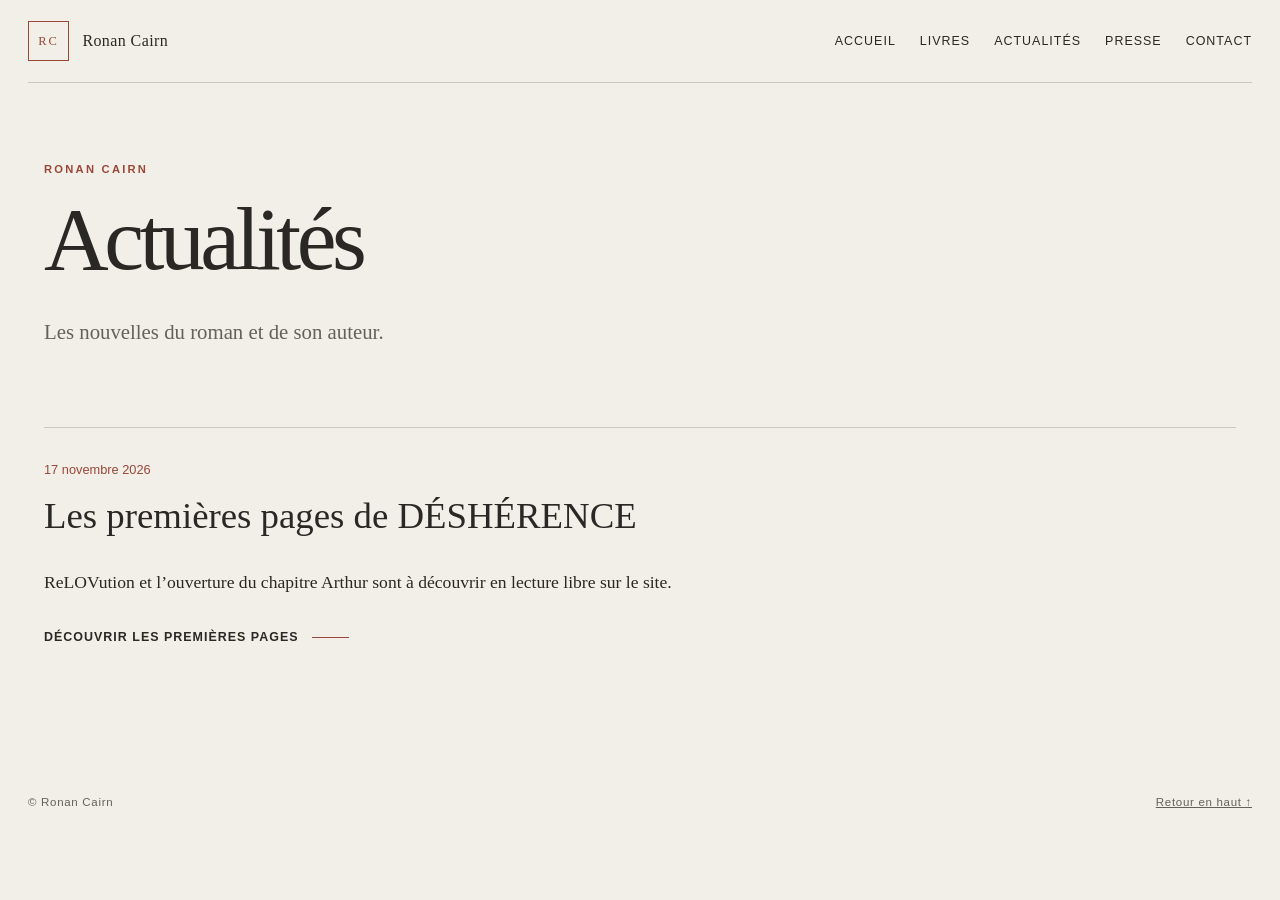
==== actualites.html @ 185dc85f "Structurer le site autour de Ronan Cairn" ====
<!doctype html>
<html lang="fr"><head><meta charset="utf-8"><meta name="viewport" content="width=device-width, initial-scale=1"><link rel="icon" type="image/svg+xml" href="/favicon.svg"><title>Actualités — Ronan Cairn</title><meta name="description" content="Les nouvelles de Ronan Cairn et de DÉSHÉRENCE."><style>
    :root {
      color-scheme: light;
      --paper: #f2efe8;
      --paper-deep: #e8e2d7;
      --ink: #292824;
      --muted: #656159;
      --line: rgba(41, 40, 36, 0.2);
      --accent: #9b4738;
      --dark: #24231f;
      --white: #f8f6f1;
      --serif: Georgia, "Times New Roman", serif;
      --sans: Arial, Helvetica, sans-serif;
    }

    *,
    *::before,
    *::after {
      box-sizing: border-box;
    }

    html {
      scroll-behavior: smooth;
      scroll-padding-top: 5rem;
    }

    body {
      min-width: 320px;
      margin: 0;
      background: var(--paper);
      color: var(--ink);
      font-family: var(--serif);
      -webkit-font-smoothing: antialiased;
    }

    a {
      color: inherit;
    }

    a:focus-visible {
      outline: 2px solid var(--accent);
      outline-offset: 5px;
    }

    .skip-link {
      position: fixed;
      z-index: 10;
      top: 1rem;
      left: 1rem;
      padding: 0.8rem 1rem;
      transform: translateY(-160%);
      background: var(--dark);
      color: var(--white);
      font: 700 0.9rem var(--sans);
    }

    .skip-link:focus {
      transform: translateY(0);
    }

    .site-header {
      position: relative;
      z-index: 2;
      display: flex;
      align-items: center;
      justify-content: space-between;
      width: min(100% - 3.5rem, 90rem);
      min-height: 5.2rem;
      margin-inline: auto;
      border-bottom: 1px solid var(--line);
    }

    .wordmark {
      display: inline-flex;
      align-items: center;
      gap: 0.85rem;
      text-decoration: none;
    }

    .monogram {
      display: grid;
      width: 2.55rem;
      height: 2.55rem;
      place-items: center;
      border: 1px solid var(--accent);
      color: var(--accent);
      font-size: 0.78rem;
      letter-spacing: 0.15em;
    }

    .wordmark-name {
      font-size: 1rem;
      letter-spacing: 0.025em;
    }

    .site-nav {
      display: flex;
      align-items: center;
      gap: clamp(1.2rem, 3vw, 2.8rem);
      font: 0.78rem var(--sans);
      letter-spacing: 0.08em;
      text-transform: uppercase;
    }

    .site-nav a {
      text-decoration: none;
      transition: color 160ms ease;
    }

    .site-nav a:hover {
      color: var(--accent);
    }

    .hero {
      display: grid;
      grid-template-columns: minmax(18rem, 0.88fr) minmax(24rem, 1.12fr);
      gap: clamp(3rem, 8vw, 9rem);
      align-items: center;
      width: min(100% - 3.5rem, 90rem);
      min-height: min(49rem, calc(100svh - 5.2rem));
      margin-inline: auto;
      padding-block: clamp(2.5rem, 5vw, 5rem);
    }

    .hero-visual {
      position: relative;
      align-self: stretch;
      min-height: 34rem;
      margin: 0;
      overflow: hidden;
      background: #bbb8b1;
    }

    .hero-visual img {
      display: block;
      width: 100%;
      height: 100%;
      min-height: inherit;
      object-fit: cover;
      object-position: center 54%;
      filter: saturate(0.72);
    }

    .hero-visual::after {
      position: absolute;
      inset: 45% 0 0;
      background: linear-gradient(180deg, transparent, rgba(15, 16, 17, 0.54));
      content: "";
      pointer-events: none;
    }

    .photo-credit {
      position: absolute;
      z-index: 1;
      right: 1.2rem;
      bottom: 1rem;
      left: 1.2rem;
      color: #fff;
      font: 0.68rem var(--sans);
      letter-spacing: 0.05em;
      text-align: right;
    }

    .hero-copy {
      max-width: 43rem;
      padding-block: 2rem;
    }

    .eyebrow {
      margin: 0 0 1.2rem;
      color: var(--accent);
      font: 700 0.7rem var(--sans);
      letter-spacing: 0.2em;
      text-transform: uppercase;
    }

    h1,
    h2,
    p {
      margin-top: 0;
    }

    h1 {
      margin-bottom: 0;
      font-size: clamp(4.4rem, 9.1vw, 8.2rem);
      font-weight: 400;
      letter-spacing: -0.075em;
      line-height: 0.82;
    }

    h1 em {
      color: var(--accent);
      font-weight: 400;
    }

    .role {
      margin: 1.5rem 0 0;
      color: var(--muted);
      font: 0.82rem var(--sans);
      letter-spacing: 0.22em;
      text-transform: uppercase;
    }

    .hero-rule {
      width: 100%;
      height: 1px;
      margin: clamp(2rem, 4vw, 3rem) 0;
      background: var(--line);
    }

    .tagline {
      max-width: 38rem;
      margin-bottom: 2.2rem;
      font-size: clamp(1rem, 1.6vw, 1.35rem);
      line-height: 1.45;
      text-wrap: balance;
    }

    .text-link {
      display: inline-flex;
      align-items: center;
      gap: 0.85rem;
      min-height: 3rem;
      color: var(--ink);
      font: 700 0.78rem var(--sans);
      letter-spacing: 0.08em;
      text-decoration: none;
      text-transform: uppercase;
    }

    .text-link::after {
      width: 2.3rem;
      height: 1px;
      background: var(--accent);
      content: "";
      transition: width 180ms ease;
    }

    .text-link:hover::after {
      width: 3.5rem;
    }

    .book-section {
      padding: clamp(5rem, 10vw, 9rem) max(1.75rem, calc((100vw - 78rem) / 2));
      background: var(--paper-deep);
    }

    .book-layout {
      display: grid;
      grid-template-columns: minmax(0, 1.2fr) minmax(16rem, 0.8fr);
      gap: clamp(3rem, 9vw, 9rem);
      align-items: center;
      max-width: 78rem;
      margin-inline: auto;
    }

    .book-copy {
      max-width: 49rem;
    }

    .book-copy h2 {
      margin-bottom: 0.55rem;
      font-size: clamp(3rem, 6.2vw, 5.8rem);
      font-weight: 400;
      letter-spacing: -0.065em;
      line-height: 0.95;
    }

    .book-kind {
      margin-bottom: 2.3rem;
      color: var(--muted);
      font: 0.75rem var(--sans);
      letter-spacing: 0.2em;
      text-transform: uppercase;
    }

    .book-hook {
      display: grid;
      grid-template-columns: 2.9rem minmax(0, 1fr);
      gap: 1rem;
      align-items: center;
      margin: 0 0 2rem;
      color: var(--accent);
      font-size: clamp(1.25rem, 2.2vw, 1.65rem);
      line-height: 1.4;
    }

    .empty-case {
      display: block;
      width: 2.8rem;
      height: 3.45rem;
      border: 1px solid var(--accent);
      opacity: 0.8;
    }

    .blurb {
      max-width: 43rem;
      font-size: 1.06rem;
      line-height: 1.8;
    }

    .blurb p {
      margin-bottom: 1.2rem;
    }

    .cover-figure {
      justify-self: center;
      width: min(100%, 22rem);
      margin: 0;
    }

    .cover-frame {
      position: relative;
      aspect-ratio: 2 / 3;
      padding: 0.8rem;
      background: rgba(255, 255, 255, 0.34);
      box-shadow: 0 1.8rem 3.8rem rgba(33, 29, 25, 0.2);
      transform: rotate(1.1deg);
    }

    .cover-frame img {
      display: block;
      width: 100%;
      height: 100%;
      object-fit: cover;
      object-position: right center;
    }

    .cover-figure figcaption {
      margin-top: 1.1rem;
      color: var(--muted);
      font: 0.7rem var(--sans);
      letter-spacing: 0.1em;
      text-align: center;
      text-transform: uppercase;
    }

    .format-section {
      padding: clamp(4.5rem, 9vw, 8rem) max(1.75rem, calc((100vw - 78rem) / 2));
      background: var(--paper-deep);
    }

    .format-inner {
      max-width: 78rem;
      margin-inline: auto;
    }

    .format-heading {
      display: flex;
      align-items: end;
      justify-content: space-between;
      gap: 2rem;
      margin-bottom: 2.5rem;
    }

    .format-heading h2 {
      margin: 0;
      font-size: clamp(2.8rem, 5.5vw, 5rem);
      font-weight: 400;
      letter-spacing: -0.06em;
      line-height: 0.98;
    }

    .format-intro {
      max-width: 25rem;
      margin: 0 0 0.2rem;
      color: var(--muted);
      font-size: 1rem;
      line-height: 1.6;
    }

    .format-grid {
      display: grid;
      grid-template-columns: repeat(2, minmax(0, 1fr));
      gap: 1.2rem;
    }

    .format-card {
      display: flex;
      min-height: 20rem;
      flex-direction: column;
      align-items: flex-start;
      padding: clamp(1.7rem, 4vw, 3.2rem);
      border: 1px solid var(--line);
      background: var(--paper);
    }

    .format-type {
      margin: 0 0 1rem;
      color: var(--accent);
      font: 700 0.7rem var(--sans);
      letter-spacing: 0.18em;
      text-transform: uppercase;
    }

    .format-card h3 {
      margin: 0;
      font-size: clamp(1.8rem, 3vw, 2.65rem);
      font-weight: 400;
      letter-spacing: -0.04em;
    }

    .format-date {
      margin: 0.7rem 0 1.8rem;
      color: var(--muted);
      font: 0.82rem var(--sans);
      letter-spacing: 0.04em;
    }

    .format-price {
      margin: auto 0 1.4rem;
      font-size: 2rem;
      letter-spacing: -0.04em;
    }

    .amazon-link {
      display: inline-flex;
      min-height: 3rem;
      align-items: center;
      gap: 0.75rem;
      padding: 0 1.15rem;
      background: var(--accent);
      color: var(--white);
      font: 700 0.72rem var(--sans);
      letter-spacing: 0.08em;
      text-decoration: none;
      text-transform: uppercase;
      transition: background 160ms ease;
    }

    .amazon-link:hover {
      background: #7f382d;
    }

    .amazon-link.is-unavailable {
      background: #706b64;
      cursor: not-allowed;
    }

    .amazon-note {
      margin: 1.2rem 0 0;
      color: var(--muted);
      font: 0.75rem/1.5 var(--sans);
    }

    .author-section {
      display: grid;
      grid-template-columns: minmax(0, 0.7fr) minmax(0, 1.3fr);
      column-gap: clamp(2rem, 8vw, 8rem);
      row-gap: 2.5rem;
      align-items: center;
      padding: clamp(5rem, 10vw, 9rem) max(1.75rem, calc((100vw - 78rem) / 2));
    }

    .author-heading {
      grid-column: 1 / -1;
    }

    .author-section h2 {
      margin: 0;
      font-size: clamp(2.8rem, 5vw, 4.8rem);
      font-weight: 400;
      letter-spacing: -0.05em;
      line-height: 1;
    }

    .author-photo {
      width: min(100%, 25rem);
      margin: 0;
      background: none;
    }

    .author-photo img {
      display: block;
      width: 100%;
      height: auto;
      filter: saturate(0.78);
    }

    .author-bio {
      max-width: 43rem;
      align-self: center;
    }

    .author-bio p {
      margin-bottom: 0;
      font-size: clamp(1.25rem, 2.3vw, 1.75rem);
      line-height: 1.65;
    }

    .contact-section {
      display: grid;
      grid-template-columns: minmax(0, 1fr) minmax(17rem, 0.75fr);
      gap: 3rem;
      align-items: end;
      padding: clamp(4rem, 8vw, 7rem) max(1.75rem, calc((100vw - 78rem) / 2));
      background: var(--dark);
      color: var(--white);
    }

    .contact-section .eyebrow {
      color: #d6a394;
    }

    .contact-section h2 {
      margin: 0;
      font-size: clamp(2.8rem, 5vw, 4.8rem);
      font-weight: 400;
      letter-spacing: -0.05em;
      line-height: 1;
    }

    .contact-links {
      display: flex;
      flex-wrap: wrap;
      gap: 1.5rem 2rem;
      align-items: center;
      justify-content: flex-end;
      font: 0.9rem var(--sans);
    }

    .contact-links a {
      text-decoration-color: rgba(248, 246, 241, 0.42);
      text-underline-offset: 0.35em;
    }

    .contact-links a:hover {
      color: #e1b4a5;
    }

    .site-footer {
      display: flex;
      justify-content: space-between;
      gap: 1rem;
      width: min(100% - 3.5rem, 90rem);
      margin-inline: auto;
      padding-block: 1.4rem 1.8rem;
      color: var(--muted);
      font: 0.72rem var(--sans);
      letter-spacing: 0.06em;
    }

    @media (max-width: 840px) {
      .site-header {
        width: min(100% - 2rem, 90rem);
        min-height: 4.5rem;
      }

      .site-nav {
        gap: 1rem;
        font-size: 0.66rem;
        letter-spacing: 0.035em;
      }

      .wordmark {
        gap: 0.55rem;
      }

      .wordmark-name {
        font-size: 0.88rem;
      }

      .monogram {
        width: 2.2rem;
        height: 2.2rem;
        font-size: 0.68rem;
      }

      .hero {
        display: flex;
        width: min(100% - 2rem, 90rem);
        flex-direction: column;
        gap: 2.2rem;
        min-height: 0;
        padding-block: 1.2rem 4.5rem;
      }

      .hero-visual {
        width: 100%;
        min-height: 0;
        height: min(63svh, 35rem);
      }

      .hero-visual img {
        min-height: 0;
      }

      .hero-copy {
        width: 100%;
        padding-block: 0;
      }

      h1 {
        font-size: clamp(4rem, 17vw, 6.7rem);
      }

      .hero-rule {
        margin-block: 1.8rem;
      }

      .tagline {
        margin-bottom: 1.5rem;
        font-size: 1.12rem;
      }

      .book-section,
      .format-section,
      .author-section,
      .contact-section {
        padding-inline: 1.5rem;
      }

      .book-layout {
        grid-template-columns: 1fr;
        gap: 3rem;
      }

      .format-heading {
        align-items: flex-start;
        flex-direction: column;
        gap: 1rem;
      }

      .format-grid {
        grid-template-columns: 1fr;
      }

      .book-copy h2 {
        font-size: clamp(3.1rem, 14vw, 5rem);
      }

      .cover-figure {
        width: min(72%, 20rem);
      }

      .author-section {
        grid-template-columns: 1fr;
        gap: 1.7rem;
      }

      .author-bio {
        padding-top: 0;
      }

      .contact-section {
        grid-template-columns: 1fr;
        gap: 2rem;
      }

      .contact-links {
        justify-content: flex-start;
      }

      .site-footer {
        width: min(100% - 2rem, 90rem);
      }
    }

    @media (max-width: 420px) {
      .site-nav {
        gap: 0.7rem;
        font-size: 0.64rem;
      }

      .wordmark-name {
        display: none;
      }

      .hero-visual {
        height: 56svh;
      }

      .book-hook {
        grid-template-columns: 2.4rem minmax(0, 1fr);
        gap: 0.75rem;
      }

      .empty-case {
        width: 2.3rem;
        height: 3rem;
      }

      .site-footer {
        flex-direction: column;
      }
    }

    @media (prefers-reduced-motion: reduce) {
      html {
        scroll-behavior: auto;
      }

      *,
      *::before,
      *::after {
        transition-duration: 0.01ms !important;
      }
    }
  
.reading-section{padding:6rem max(1.5rem,calc((100vw - 78rem)/2));background:var(--paper)}
.reading-heading{margin-bottom:3rem}.reading-heading h2{font-size:clamp(2.7rem,5vw,4.8rem);font-weight:400;letter-spacing:-.055em;margin-bottom:1rem}.reading-heading>p:last-child{color:var(--muted);font-size:1.1rem;line-height:1.7}
.reading-grid{display:grid;grid-template-columns:minmax(0,1.3fr) minmax(0,.7fr);gap:4rem;align-items:center}.poem-card{padding:3rem 2rem;background:var(--white);border-top:3px solid var(--accent)}.poem-card h3{font-weight:400;font-size:2.5rem;color:var(--accent);text-align:center;margin:0 0 2rem}.poem-text{width:fit-content;max-width:100%;margin:auto;font-size:clamp(.92rem,1.3vw,1.1rem);line-height:1.7}.poem-text p{margin-bottom:1.3rem}.poem-signature{text-align:right;font-style:italic}.reading-aside h3{font-size:2.5rem;font-weight:400;letter-spacing:-.04em;margin:0 0 1.5rem}.reading-aside p{font-size:1.1rem;line-height:1.8;color:var(--muted)}.reading-aside blockquote{margin:2rem 0;padding-left:1.5rem;border-left:1px solid var(--accent);color:var(--accent);font-size:1.4rem;line-height:1.6}.reading-button{display:inline-block;padding:1rem 1.3rem;background:var(--accent);color:var(--white);font:700 .75rem Arial,sans-serif;text-transform:uppercase;letter-spacing:.07em;text-decoration:none}.reading-caption{font: .75rem/1.6 Arial,sans-serif!important;margin-top:1rem}.site-nav{flex-wrap:wrap}@media(max-width:840px){.reading-grid{grid-template-columns:1fr;gap:3rem}.poem-card{padding:2rem 1rem}.site-header{gap:1rem;flex-wrap:wrap;padding-block:1rem}.reading-section{padding-block:4rem}}

.site-header{gap:1rem;flex-wrap:wrap;padding-block:1rem}.site-nav{flex-wrap:wrap;gap:1.5rem}.hero{min-height:0}.hero-visual{min-height:26rem}.hero-copy{padding-block:1rem}.author-section{padding-top:3rem;padding-bottom:5rem}.book-section{padding-block:5rem}.blurb{line-height:1.6}.blurb p{margin-bottom:.9rem}.page-intro,.editorial{max-width:78rem;margin:auto;padding:5rem 1.75rem}.page-intro h1{font-size:clamp(3rem,7vw,6rem);line-height:1;letter-spacing:-.05em}.page-intro .lead{max-width:42rem;margin:2rem 0 0;font-size:1.3rem;line-height:1.5;color:var(--muted)}.editorial{padding-top:0}.editorial h2{font-size:2.3rem;font-weight:400}.editorial p{max-width:44rem;font-size:1.1rem;line-height:1.6}.press-grid{display:grid;grid-template-columns:repeat(2,minmax(0,1fr));gap:2rem}.press-card{padding:2rem;border-top:1px solid var(--line)}.press-card img{display:block;max-width:16rem;max-height:21rem;width:auto;height:auto;margin-bottom:1.5rem}.action-row{display:flex;gap:1.5rem;align-items:center;flex-wrap:wrap;margin-top:2rem}.news-item{border-top:1px solid var(--line);padding-block:2rem}.news-item time{font:.8rem var(--sans);color:var(--accent)}.news-item h2{margin-top:1rem}.hero-visual{display:none}.hero{display:block;min-height:0;padding-block:4rem}.hero-copy{max-width:100%}h1{font-size:clamp(4rem,10vw,8rem)}.hero-copy h1 br{display:none}.hero-copy h1 em:before{content:' '}.hero-rule{max-width:40rem;margin-block:2rem}.author-section{padding-top:1rem}@media(max-width:840px){.press-grid{grid-template-columns:1fr}.site-nav{gap:1rem}.hero{padding-block:3rem}.page-intro{padding-top:3rem}}
</style></head><body><a class="skip-link" href="#contenu">Aller au contenu</a><header class="site-header"><a class="wordmark" href="index.html" aria-label="Ronan Cairn, accueil"><span class="monogram" aria-hidden="true">RC</span><span class="wordmark-name">Ronan Cairn</span></a><nav class="site-nav" aria-label="Navigation principale"><a href="index.html">Accueil</a><a href="desherence.html">Livres</a><a href="actualites.html">Actualités</a><a href="presse.html">Presse</a><a href="index.html#contact">Contact</a></nav></header><main id="contenu"><section class="page-intro"><p class="eyebrow">Ronan Cairn</p><h1>Actualités</h1><p class="lead">Les nouvelles du roman et de son auteur.</p></section><section class="editorial"><article class="news-item"><time datetime="2026-11-17">17 novembre 2026</time><h2>Les premières pages de DÉSHÉRENCE</h2><p>ReLOVution et l’ouverture du chapitre Arthur sont à découvrir en lecture libre sur le site.</p><a class="text-link" href="extrait.html">Découvrir les premières pages</a></article></section></main><footer class="site-footer"><span>© Ronan Cairn</span><a href="#contenu">Retour en haut ↑</a></footer></body></html>
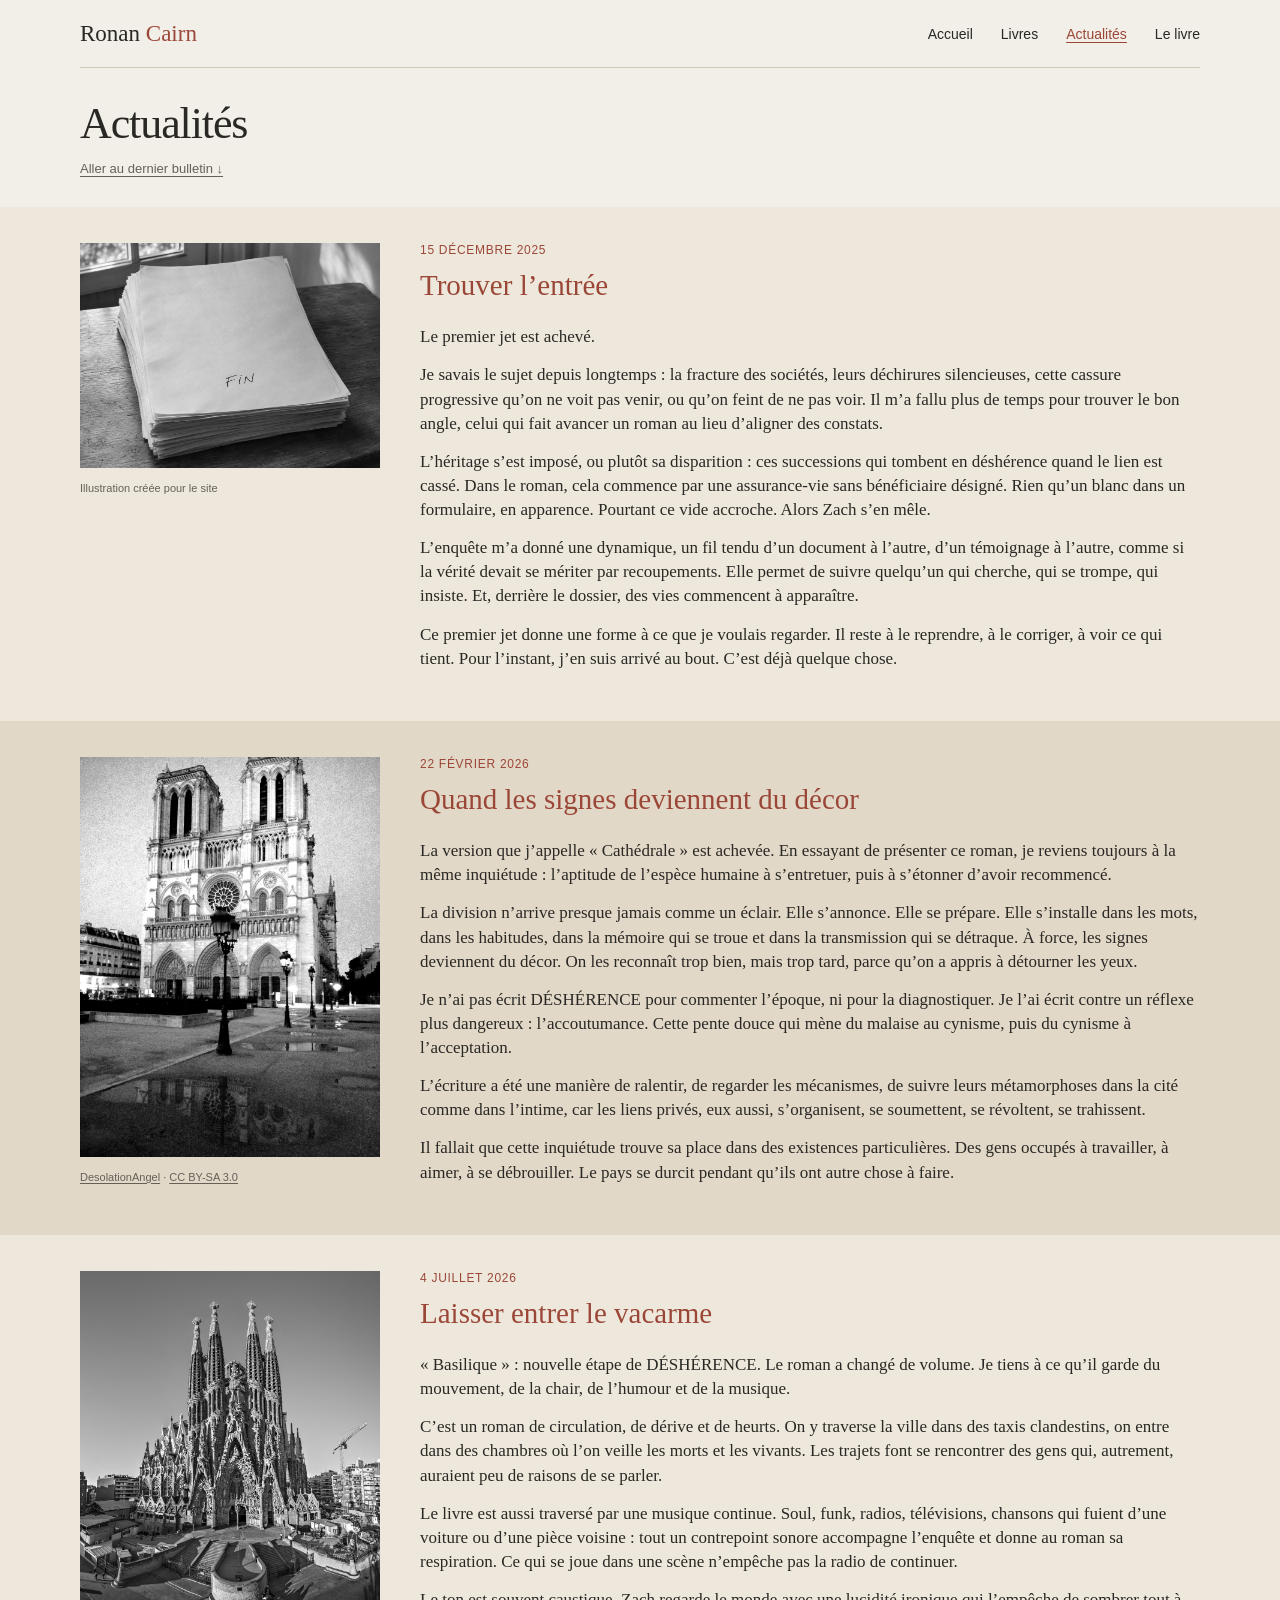
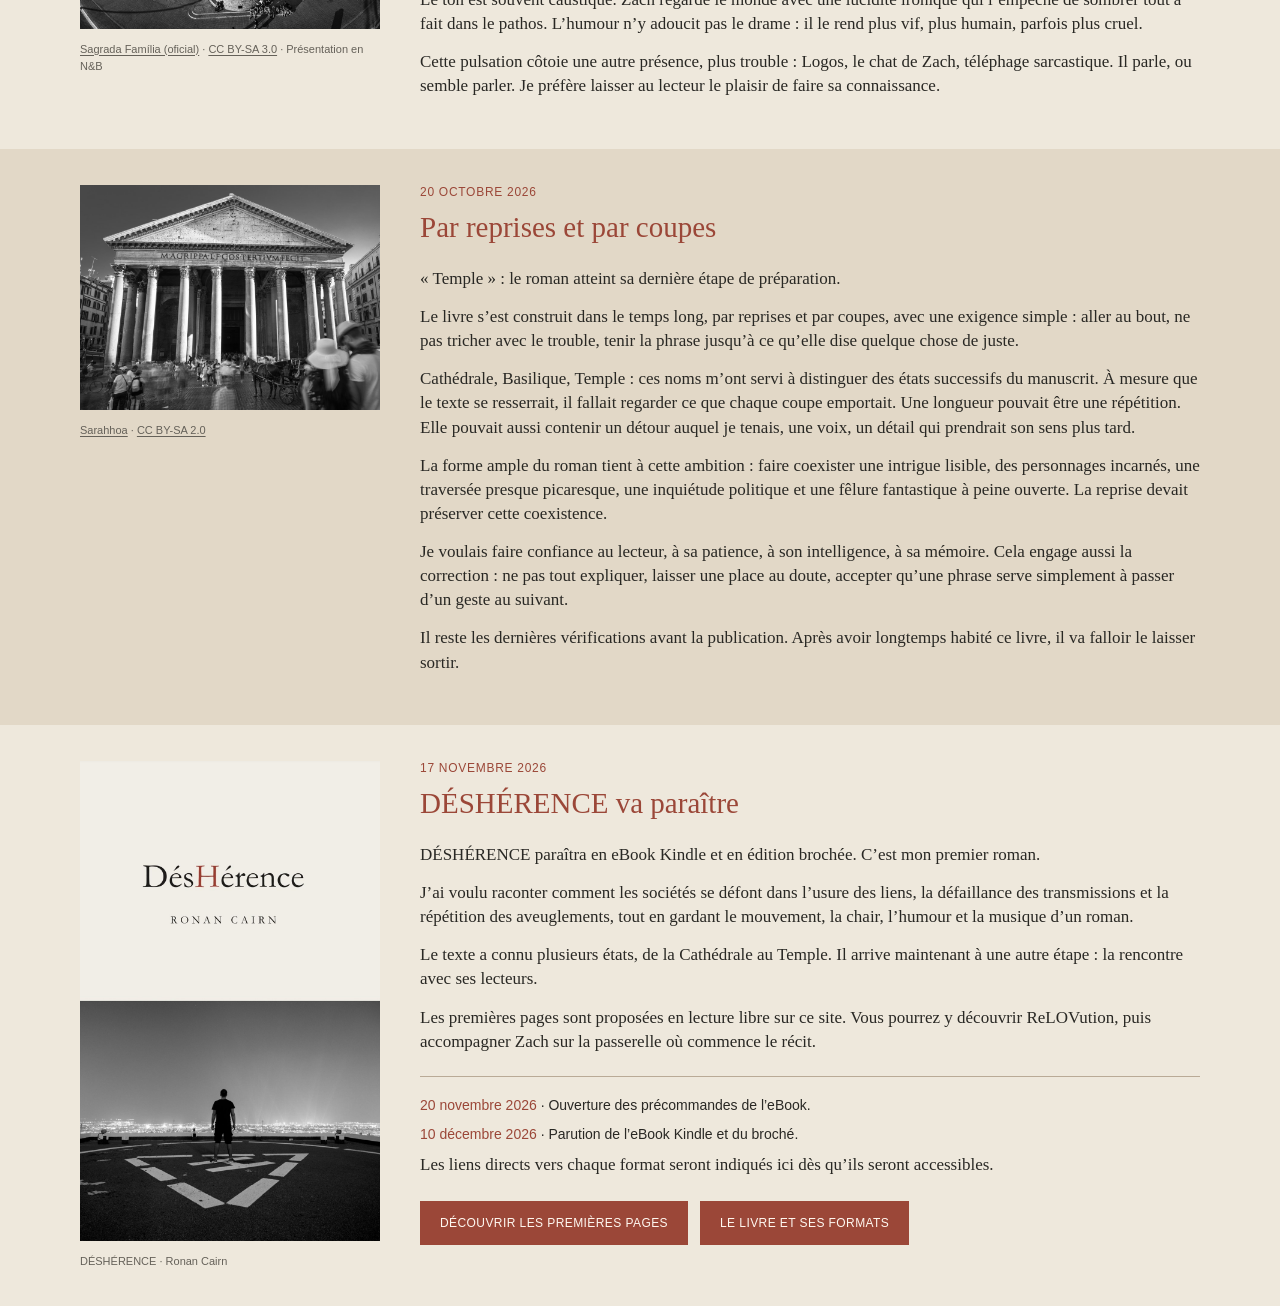
==== commit 6b6c136a: "Intégrer les quatre pages validées et les actualités illustrées" ====
--- a/actualites.html
+++ b/actualites.html
@@ -1,706 +1,2 @@
 <!doctype html>
-<html lang="fr"><head><meta charset="utf-8"><meta name="viewport" content="width=device-width, initial-scale=1"><link rel="icon" type="image/svg+xml" href="/favicon.svg"><title>Actualités — Ronan Cairn</title><meta name="description" content="Les nouvelles de Ronan Cairn et de DÉSHÉRENCE."><style>
-    :root {
-      color-scheme: light;
-      --paper: #f2efe8;
-      --paper-deep: #e8e2d7;
-      --ink: #292824;
-      --muted: #656159;
-      --line: rgba(41, 40, 36, 0.2);
-      --accent: #9b4738;
-      --dark: #24231f;
-      --white: #f8f6f1;
-      --serif: Georgia, "Times New Roman", serif;
-      --sans: Arial, Helvetica, sans-serif;
-    }
-
-    *,
-    *::before,
-    *::after {
-      box-sizing: border-box;
-    }
-
-    html {
-      scroll-behavior: smooth;
-      scroll-padding-top: 5rem;
-    }
-
-    body {
-      min-width: 320px;
-      margin: 0;
-      background: var(--paper);
-      color: var(--ink);
-      font-family: var(--serif);
-      -webkit-font-smoothing: antialiased;
-    }
-
-    a {
-      color: inherit;
-    }
-
-    a:focus-visible {
-      outline: 2px solid var(--accent);
-      outline-offset: 5px;
-    }
-
-    .skip-link {
-      position: fixed;
-      z-index: 10;
-      top: 1rem;
-      left: 1rem;
-      padding: 0.8rem 1rem;
-      transform: translateY(-160%);
-      background: var(--dark);
-      color: var(--white);
-      font: 700 0.9rem var(--sans);
-    }
-
-    .skip-link:focus {
-      transform: translateY(0);
-    }
-
-    .site-header {
-      position: relative;
-      z-index: 2;
-      display: flex;
-      align-items: center;
-      justify-content: space-between;
-      width: min(100% - 3.5rem, 90rem);
-      min-height: 5.2rem;
-      margin-inline: auto;
-      border-bottom: 1px solid var(--line);
-    }
-
-    .wordmark {
-      display: inline-flex;
-      align-items: center;
-      gap: 0.85rem;
-      text-decoration: none;
-    }
-
-    .monogram {
-      display: grid;
-      width: 2.55rem;
-      height: 2.55rem;
-      place-items: center;
-      border: 1px solid var(--accent);
-      color: var(--accent);
-      font-size: 0.78rem;
-      letter-spacing: 0.15em;
-    }
-
-    .wordmark-name {
-      font-size: 1rem;
-      letter-spacing: 0.025em;
-    }
-
-    .site-nav {
-      display: flex;
-      align-items: center;
-      gap: clamp(1.2rem, 3vw, 2.8rem);
-      font: 0.78rem var(--sans);
-      letter-spacing: 0.08em;
-      text-transform: uppercase;
-    }
-
-    .site-nav a {
-      text-decoration: none;
-      transition: color 160ms ease;
-    }
-
-    .site-nav a:hover {
-      color: var(--accent);
-    }
-
-    .hero {
-      display: grid;
-      grid-template-columns: minmax(18rem, 0.88fr) minmax(24rem, 1.12fr);
-      gap: clamp(3rem, 8vw, 9rem);
-      align-items: center;
-      width: min(100% - 3.5rem, 90rem);
-      min-height: min(49rem, calc(100svh - 5.2rem));
-      margin-inline: auto;
-      padding-block: clamp(2.5rem, 5vw, 5rem);
-    }
-
-    .hero-visual {
-      position: relative;
-      align-self: stretch;
-      min-height: 34rem;
-      margin: 0;
-      overflow: hidden;
-      background: #bbb8b1;
-    }
-
-    .hero-visual img {
-      display: block;
-      width: 100%;
-      height: 100%;
-      min-height: inherit;
-      object-fit: cover;
-      object-position: center 54%;
-      filter: saturate(0.72);
-    }
-
-    .hero-visual::after {
-      position: absolute;
-      inset: 45% 0 0;
-      background: linear-gradient(180deg, transparent, rgba(15, 16, 17, 0.54));
-      content: "";
-      pointer-events: none;
-    }
-
-    .photo-credit {
-      position: absolute;
-      z-index: 1;
-      right: 1.2rem;
-      bottom: 1rem;
-      left: 1.2rem;
-      color: #fff;
-      font: 0.68rem var(--sans);
-      letter-spacing: 0.05em;
-      text-align: right;
-    }
-
-    .hero-copy {
-      max-width: 43rem;
-      padding-block: 2rem;
-    }
-
-    .eyebrow {
-      margin: 0 0 1.2rem;
-      color: var(--accent);
-      font: 700 0.7rem var(--sans);
-      letter-spacing: 0.2em;
-      text-transform: uppercase;
-    }
-
-    h1,
-    h2,
-    p {
-      margin-top: 0;
-    }
-
-    h1 {
-      margin-bottom: 0;
-      font-size: clamp(4.4rem, 9.1vw, 8.2rem);
-      font-weight: 400;
-      letter-spacing: -0.075em;
-      line-height: 0.82;
-    }
-
-    h1 em {
-      color: var(--accent);
-      font-weight: 400;
-    }
-
-    .role {
-      margin: 1.5rem 0 0;
-      color: var(--muted);
-      font: 0.82rem var(--sans);
-      letter-spacing: 0.22em;
-      text-transform: uppercase;
-    }
-
-    .hero-rule {
-      width: 100%;
-      height: 1px;
-      margin: clamp(2rem, 4vw, 3rem) 0;
-      background: var(--line);
-    }
-
-    .tagline {
-      max-width: 38rem;
-      margin-bottom: 2.2rem;
-      font-size: clamp(1rem, 1.6vw, 1.35rem);
-      line-height: 1.45;
-      text-wrap: balance;
-    }
-
-    .text-link {
-      display: inline-flex;
-      align-items: center;
-      gap: 0.85rem;
-      min-height: 3rem;
-      color: var(--ink);
-      font: 700 0.78rem var(--sans);
-      letter-spacing: 0.08em;
-      text-decoration: none;
-      text-transform: uppercase;
-    }
-
-    .text-link::after {
-      width: 2.3rem;
-      height: 1px;
-      background: var(--accent);
-      content: "";
-      transition: width 180ms ease;
-    }
-
-    .text-link:hover::after {
-      width: 3.5rem;
-    }
-
-    .book-section {
-      padding: clamp(5rem, 10vw, 9rem) max(1.75rem, calc((100vw - 78rem) / 2));
-      background: var(--paper-deep);
-    }
-
-    .book-layout {
-      display: grid;
-      grid-template-columns: minmax(0, 1.2fr) minmax(16rem, 0.8fr);
-      gap: clamp(3rem, 9vw, 9rem);
-      align-items: center;
-      max-width: 78rem;
-      margin-inline: auto;
-    }
-
-    .book-copy {
-      max-width: 49rem;
-    }
-
-    .book-copy h2 {
-      margin-bottom: 0.55rem;
-      font-size: clamp(3rem, 6.2vw, 5.8rem);
-      font-weight: 400;
-      letter-spacing: -0.065em;
-      line-height: 0.95;
-    }
-
-    .book-kind {
-      margin-bottom: 2.3rem;
-      color: var(--muted);
-      font: 0.75rem var(--sans);
-      letter-spacing: 0.2em;
-      text-transform: uppercase;
-    }
-
-    .book-hook {
-      display: grid;
-      grid-template-columns: 2.9rem minmax(0, 1fr);
-      gap: 1rem;
-      align-items: center;
-      margin: 0 0 2rem;
-      color: var(--accent);
-      font-size: clamp(1.25rem, 2.2vw, 1.65rem);
-      line-height: 1.4;
-    }
-
-    .empty-case {
-      display: block;
-      width: 2.8rem;
-      height: 3.45rem;
-      border: 1px solid var(--accent);
-      opacity: 0.8;
-    }
-
-    .blurb {
-      max-width: 43rem;
-      font-size: 1.06rem;
-      line-height: 1.8;
-    }
-
-    .blurb p {
-      margin-bottom: 1.2rem;
-    }
-
-    .cover-figure {
-      justify-self: center;
-      width: min(100%, 22rem);
-      margin: 0;
-    }
-
-    .cover-frame {
-      position: relative;
-      aspect-ratio: 2 / 3;
-      padding: 0.8rem;
-      background: rgba(255, 255, 255, 0.34);
-      box-shadow: 0 1.8rem 3.8rem rgba(33, 29, 25, 0.2);
-      transform: rotate(1.1deg);
-    }
-
-    .cover-frame img {
-      display: block;
-      width: 100%;
-      height: 100%;
-      object-fit: cover;
-      object-position: right center;
-    }
-
-    .cover-figure figcaption {
-      margin-top: 1.1rem;
-      color: var(--muted);
-      font: 0.7rem var(--sans);
-      letter-spacing: 0.1em;
-      text-align: center;
-      text-transform: uppercase;
-    }
-
-    .format-section {
-      padding: clamp(4.5rem, 9vw, 8rem) max(1.75rem, calc((100vw - 78rem) / 2));
-      background: var(--paper-deep);
-    }
-
-    .format-inner {
-      max-width: 78rem;
-      margin-inline: auto;
-    }
-
-    .format-heading {
-      display: flex;
-      align-items: end;
-      justify-content: space-between;
-      gap: 2rem;
-      margin-bottom: 2.5rem;
-    }
-
-    .format-heading h2 {
-      margin: 0;
-      font-size: clamp(2.8rem, 5.5vw, 5rem);
-      font-weight: 400;
-      letter-spacing: -0.06em;
-      line-height: 0.98;
-    }
-
-    .format-intro {
-      max-width: 25rem;
-      margin: 0 0 0.2rem;
-      color: var(--muted);
-      font-size: 1rem;
-      line-height: 1.6;
-    }
-
-    .format-grid {
-      display: grid;
-      grid-template-columns: repeat(2, minmax(0, 1fr));
-      gap: 1.2rem;
-    }
-
-    .format-card {
-      display: flex;
-      min-height: 20rem;
-      flex-direction: column;
-      align-items: flex-start;
-      padding: clamp(1.7rem, 4vw, 3.2rem);
-      border: 1px solid var(--line);
-      background: var(--paper);
-    }
-
-    .format-type {
-      margin: 0 0 1rem;
-      color: var(--accent);
-      font: 700 0.7rem var(--sans);
-      letter-spacing: 0.18em;
-      text-transform: uppercase;
-    }
-
-    .format-card h3 {
-      margin: 0;
-      font-size: clamp(1.8rem, 3vw, 2.65rem);
-      font-weight: 400;
-      letter-spacing: -0.04em;
-    }
-
-    .format-date {
-      margin: 0.7rem 0 1.8rem;
-      color: var(--muted);
-      font: 0.82rem var(--sans);
-      letter-spacing: 0.04em;
-    }
-
-    .format-price {
-      margin: auto 0 1.4rem;
-      font-size: 2rem;
-      letter-spacing: -0.04em;
-    }
-
-    .amazon-link {
-      display: inline-flex;
-      min-height: 3rem;
-      align-items: center;
-      gap: 0.75rem;
-      padding: 0 1.15rem;
-      background: var(--accent);
-      color: var(--white);
-      font: 700 0.72rem var(--sans);
-      letter-spacing: 0.08em;
-      text-decoration: none;
-      text-transform: uppercase;
-      transition: background 160ms ease;
-    }
-
-    .amazon-link:hover {
-      background: #7f382d;
-    }
-
-    .amazon-link.is-unavailable {
-      background: #706b64;
-      cursor: not-allowed;
-    }
-
-    .amazon-note {
-      margin: 1.2rem 0 0;
-      color: var(--muted);
-      font: 0.75rem/1.5 var(--sans);
-    }
-
-    .author-section {
-      display: grid;
-      grid-template-columns: minmax(0, 0.7fr) minmax(0, 1.3fr);
-      column-gap: clamp(2rem, 8vw, 8rem);
-      row-gap: 2.5rem;
-      align-items: center;
-      padding: clamp(5rem, 10vw, 9rem) max(1.75rem, calc((100vw - 78rem) / 2));
-    }
-
-    .author-heading {
-      grid-column: 1 / -1;
-    }
-
-    .author-section h2 {
-      margin: 0;
-      font-size: clamp(2.8rem, 5vw, 4.8rem);
-      font-weight: 400;
-      letter-spacing: -0.05em;
-      line-height: 1;
-    }
-
-    .author-photo {
-      width: min(100%, 25rem);
-      margin: 0;
-      background: none;
-    }
-
-    .author-photo img {
-      display: block;
-      width: 100%;
-      height: auto;
-      filter: saturate(0.78);
-    }
-
-    .author-bio {
-      max-width: 43rem;
-      align-self: center;
-    }
-
-    .author-bio p {
-      margin-bottom: 0;
-      font-size: clamp(1.25rem, 2.3vw, 1.75rem);
-      line-height: 1.65;
-    }
-
-    .contact-section {
-      display: grid;
-      grid-template-columns: minmax(0, 1fr) minmax(17rem, 0.75fr);
-      gap: 3rem;
-      align-items: end;
-      padding: clamp(4rem, 8vw, 7rem) max(1.75rem, calc((100vw - 78rem) / 2));
-      background: var(--dark);
-      color: var(--white);
-    }
-
-    .contact-section .eyebrow {
-      color: #d6a394;
-    }
-
-    .contact-section h2 {
-      margin: 0;
-      font-size: clamp(2.8rem, 5vw, 4.8rem);
-      font-weight: 400;
-      letter-spacing: -0.05em;
-      line-height: 1;
-    }
-
-    .contact-links {
-      display: flex;
-      flex-wrap: wrap;
-      gap: 1.5rem 2rem;
-      align-items: center;
-      justify-content: flex-end;
-      font: 0.9rem var(--sans);
-    }
-
-    .contact-links a {
-      text-decoration-color: rgba(248, 246, 241, 0.42);
-      text-underline-offset: 0.35em;
-    }
-
-    .contact-links a:hover {
-      color: #e1b4a5;
-    }
-
-    .site-footer {
-      display: flex;
-      justify-content: space-between;
-      gap: 1rem;
-      width: min(100% - 3.5rem, 90rem);
-      margin-inline: auto;
-      padding-block: 1.4rem 1.8rem;
-      color: var(--muted);
-      font: 0.72rem var(--sans);
-      letter-spacing: 0.06em;
-    }
-
-    @media (max-width: 840px) {
-      .site-header {
-        width: min(100% - 2rem, 90rem);
-        min-height: 4.5rem;
-      }
-
-      .site-nav {
-        gap: 1rem;
-        font-size: 0.66rem;
-        letter-spacing: 0.035em;
-      }
-
-      .wordmark {
-        gap: 0.55rem;
-      }
-
-      .wordmark-name {
-        font-size: 0.88rem;
-      }
-
-      .monogram {
-        width: 2.2rem;
-        height: 2.2rem;
-        font-size: 0.68rem;
-      }
-
-      .hero {
-        display: flex;
-        width: min(100% - 2rem, 90rem);
-        flex-direction: column;
-        gap: 2.2rem;
-        min-height: 0;
-        padding-block: 1.2rem 4.5rem;
-      }
-
-      .hero-visual {
-        width: 100%;
-        min-height: 0;
-        height: min(63svh, 35rem);
-      }
-
-      .hero-visual img {
-        min-height: 0;
-      }
-
-      .hero-copy {
-        width: 100%;
-        padding-block: 0;
-      }
-
-      h1 {
-        font-size: clamp(4rem, 17vw, 6.7rem);
-      }
-
-      .hero-rule {
-        margin-block: 1.8rem;
-      }
-
-      .tagline {
-        margin-bottom: 1.5rem;
-        font-size: 1.12rem;
-      }
-
-      .book-section,
-      .format-section,
-      .author-section,
-      .contact-section {
-        padding-inline: 1.5rem;
-      }
-
-      .book-layout {
-        grid-template-columns: 1fr;
-        gap: 3rem;
-      }
-
-      .format-heading {
-        align-items: flex-start;
-        flex-direction: column;
-        gap: 1rem;
-      }
-
-      .format-grid {
-        grid-template-columns: 1fr;
-      }
-
-      .book-copy h2 {
-        font-size: clamp(3.1rem, 14vw, 5rem);
-      }
-
-      .cover-figure {
-        width: min(72%, 20rem);
-      }
-
-      .author-section {
-        grid-template-columns: 1fr;
-        gap: 1.7rem;
-      }
-
-      .author-bio {
-        padding-top: 0;
-      }
-
-      .contact-section {
-        grid-template-columns: 1fr;
-        gap: 2rem;
-      }
-
-      .contact-links {
-        justify-content: flex-start;
-      }
-
-      .site-footer {
-        width: min(100% - 2rem, 90rem);
-      }
-    }
-
-    @media (max-width: 420px) {
-      .site-nav {
-        gap: 0.7rem;
-        font-size: 0.64rem;
-      }
-
-      .wordmark-name {
-        display: none;
-      }
-
-      .hero-visual {
-        height: 56svh;
-      }
-
-      .book-hook {
-        grid-template-columns: 2.4rem minmax(0, 1fr);
-        gap: 0.75rem;
-      }
-
-      .empty-case {
-        width: 2.3rem;
-        height: 3rem;
-      }
-
-      .site-footer {
-        flex-direction: column;
-      }
-    }
-
-    @media (prefers-reduced-motion: reduce) {
-      html {
-        scroll-behavior: auto;
-      }
-
-      *,
-      *::before,
-      *::after {
-        transition-duration: 0.01ms !important;
-      }
-    }
-  
-.reading-section{padding:6rem max(1.5rem,calc((100vw - 78rem)/2));background:var(--paper)}
-.reading-heading{margin-bottom:3rem}.reading-heading h2{font-size:clamp(2.7rem,5vw,4.8rem);font-weight:400;letter-spacing:-.055em;margin-bottom:1rem}.reading-heading>p:last-child{color:var(--muted);font-size:1.1rem;line-height:1.7}
-.reading-grid{display:grid;grid-template-columns:minmax(0,1.3fr) minmax(0,.7fr);gap:4rem;align-items:center}.poem-card{padding:3rem 2rem;background:var(--white);border-top:3px solid var(--accent)}.poem-card h3{font-weight:400;font-size:2.5rem;color:var(--accent);text-align:center;margin:0 0 2rem}.poem-text{width:fit-content;max-width:100%;margin:auto;font-size:clamp(.92rem,1.3vw,1.1rem);line-height:1.7}.poem-text p{margin-bottom:1.3rem}.poem-signature{text-align:right;font-style:italic}.reading-aside h3{font-size:2.5rem;font-weight:400;letter-spacing:-.04em;margin:0 0 1.5rem}.reading-aside p{font-size:1.1rem;line-height:1.8;color:var(--muted)}.reading-aside blockquote{margin:2rem 0;padding-left:1.5rem;border-left:1px solid var(--accent);color:var(--accent);font-size:1.4rem;line-height:1.6}.reading-button{display:inline-block;padding:1rem 1.3rem;background:var(--accent);color:var(--white);font:700 .75rem Arial,sans-serif;text-transform:uppercase;letter-spacing:.07em;text-decoration:none}.reading-caption{font: .75rem/1.6 Arial,sans-serif!important;margin-top:1rem}.site-nav{flex-wrap:wrap}@media(max-width:840px){.reading-grid{grid-template-columns:1fr;gap:3rem}.poem-card{padding:2rem 1rem}.site-header{gap:1rem;flex-wrap:wrap;padding-block:1rem}.reading-section{padding-block:4rem}}
-
-.site-header{gap:1rem;flex-wrap:wrap;padding-block:1rem}.site-nav{flex-wrap:wrap;gap:1.5rem}.hero{min-height:0}.hero-visual{min-height:26rem}.hero-copy{padding-block:1rem}.author-section{padding-top:3rem;padding-bottom:5rem}.book-section{padding-block:5rem}.blurb{line-height:1.6}.blurb p{margin-bottom:.9rem}.page-intro,.editorial{max-width:78rem;margin:auto;padding:5rem 1.75rem}.page-intro h1{font-size:clamp(3rem,7vw,6rem);line-height:1;letter-spacing:-.05em}.page-intro .lead{max-width:42rem;margin:2rem 0 0;font-size:1.3rem;line-height:1.5;color:var(--muted)}.editorial{padding-top:0}.editorial h2{font-size:2.3rem;font-weight:400}.editorial p{max-width:44rem;font-size:1.1rem;line-height:1.6}.press-grid{display:grid;grid-template-columns:repeat(2,minmax(0,1fr));gap:2rem}.press-card{padding:2rem;border-top:1px solid var(--line)}.press-card img{display:block;max-width:16rem;max-height:21rem;width:auto;height:auto;margin-bottom:1.5rem}.action-row{display:flex;gap:1.5rem;align-items:center;flex-wrap:wrap;margin-top:2rem}.news-item{border-top:1px solid var(--line);padding-block:2rem}.news-item time{font:.8rem var(--sans);color:var(--accent)}.news-item h2{margin-top:1rem}.hero-visual{display:none}.hero{display:block;min-height:0;padding-block:4rem}.hero-copy{max-width:100%}h1{font-size:clamp(4rem,10vw,8rem)}.hero-copy h1 br{display:none}.hero-copy h1 em:before{content:' '}.hero-rule{max-width:40rem;margin-block:2rem}.author-section{padding-top:1rem}@media(max-width:840px){.press-grid{grid-template-columns:1fr}.site-nav{gap:1rem}.hero{padding-block:3rem}.page-intro{padding-top:3rem}}
-</style></head><body><a class="skip-link" href="#contenu">Aller au contenu</a><header class="site-header"><a class="wordmark" href="index.html" aria-label="Ronan Cairn, accueil"><span class="monogram" aria-hidden="true">RC</span><span class="wordmark-name">Ronan Cairn</span></a><nav class="site-nav" aria-label="Navigation principale"><a href="index.html">Accueil</a><a href="desherence.html">Livres</a><a href="actualites.html">Actualités</a><a href="presse.html">Presse</a><a href="index.html#contact">Contact</a></nav></header><main id="contenu"><section class="page-intro"><p class="eyebrow">Ronan Cairn</p><h1>Actualités</h1><p class="lead">Les nouvelles du roman et de son auteur.</p></section><section class="editorial"><article class="news-item"><time datetime="2026-11-17">17 novembre 2026</time><h2>Les premières pages de DÉSHÉRENCE</h2><p>ReLOVution et l’ouverture du chapitre Arthur sont à découvrir en lecture libre sur le site.</p><a class="text-link" href="extrait.html">Découvrir les premières pages</a></article></section></main><footer class="site-footer"><span>© Ronan Cairn</span><a href="#contenu">Retour en haut ↑</a></footer></body></html>+<html lang="fr"><head><meta charset="utf-8"><meta name="viewport" content="width=device-width, initial-scale=1"><meta name="description" content="Du premier jet à la publication de DÉSHÉRENCE : les étapes du roman et les nouvelles de Ronan Cairn."><meta name="theme-color" content="#f2efe8"><title>Actualités — Ronan Cairn</title><link rel="icon" href="favicon.svg" type="image/svg+xml"><link rel="stylesheet" href="assets/site.css"><script src="assets/site.js" defer></script></head><body class="news"><a class="skip" href="#contenu">Aller au contenu</a><header class="site-header"><a class="brand" href="index.html">Ronan <span>Cairn</span></a><nav aria-label="Navigation principale"><a href="index.html">Accueil</a><a href="extrait.html">Livres</a><a href="actualites.html" aria-current="page">Actualités</a><a href="desherence.html">Le livre</a></nav></header><main id="contenu" class="news-main"><div class="page-heading"><h1>Actualités</h1><a class="quiet-link" href="#bulletin-2026-11-17">Aller au dernier bulletin ↓</a></div><article class="news-item" id="bulletin-2025-12-15" aria-labelledby="news-title-0"><div class="news-inner"><figure><img class="bw" src="assets/manuscrit-fin.jpg" width="1100" height="825" alt="Un bloc de feuilles manuscrites, avec FIN inscrit à la main sur la dernière page."><figcaption>Illustration créée pour le site</figcaption></figure><div class="news-copy"><time datetime="2025-12-15">15 décembre 2025</time><h2 id="news-title-0">Trouver l’entrée</h2><p>Le premier jet est achevé.</p><p>Je savais le sujet depuis longtemps : la fracture des sociétés, leurs déchirures silencieuses, cette cassure progressive qu’on ne voit pas venir, ou qu’on feint de ne pas voir. Il m’a fallu plus de temps pour trouver le bon angle, celui qui fait avancer un roman au lieu d’aligner des constats.</p><p>L’héritage s’est imposé, ou plutôt sa disparition : ces successions qui tombent en déshérence quand le lien est cassé. Dans le roman, cela commence par une assurance-vie sans bénéficiaire désigné. Rien qu’un blanc dans un formulaire, en apparence. Pourtant ce vide accroche. Alors Zach s’en mêle.</p><p>L’enquête m’a donné une dynamique, un fil tendu d’un document à l’autre, d’un témoignage à l’autre, comme si la vérité devait se mériter par recoupements. Elle permet de suivre quelqu’un qui cherche, qui se trompe, qui insiste. Et, derrière le dossier, des vies commencent à apparaître.</p><p>Ce premier jet donne une forme à ce que je voulais regarder. Il reste à le reprendre, à le corriger, à voir ce qui tient. Pour l’instant, j’en suis arrivé au bout. C’est déjà quelque chose.</p></div></div></article><article class="news-item" id="bulletin-2026-02-22" aria-labelledby="news-title-1"><div class="news-inner"><figure><img class="bw" src="assets/notre-dame.jpg" width="1000" height="1333" alt="Notre-Dame de Paris en noir et blanc."><figcaption><a href="https://commons.wikimedia.org/wiki/File:Notre-Dame_de_Paris_en_noir_et_blanc.jpg">DesolationAngel</a> · <a href="https://creativecommons.org/licenses/by-sa/3.0/">CC BY-SA 3.0</a></figcaption></figure><div class="news-copy"><time datetime="2026-02-22">22 février 2026</time><h2 id="news-title-1">Quand les signes deviennent du décor</h2><p>La version que j’appelle « Cathédrale » est achevée. En essayant de présenter ce roman, je reviens toujours à la même inquiétude : l’aptitude de l’espèce humaine à s’entretuer, puis à s’étonner d’avoir recommencé.</p><p>La division n’arrive presque jamais comme un éclair. Elle s’annonce. Elle se prépare. Elle s’installe dans les mots, dans les habitudes, dans la mémoire qui se troue et dans la transmission qui se détraque. À force, les signes deviennent du décor. On les reconnaît trop bien, mais trop tard, parce qu’on a appris à détourner les yeux.</p><p>Je n’ai pas écrit DÉSHÉRENCE pour commenter l’époque, ni pour la diagnostiquer. Je l’ai écrit contre un réflexe plus dangereux : l’accoutumance. Cette pente douce qui mène du malaise au cynisme, puis du cynisme à l’acceptation.</p><p>L’écriture a été une manière de ralentir, de regarder les mécanismes, de suivre leurs métamorphoses dans la cité comme dans l’intime, car les liens privés, eux aussi, s’organisent, se soumettent, se révoltent, se trahissent.</p><p>Il fallait que cette inquiétude trouve sa place dans des existences particulières. Des gens occupés à travailler, à aimer, à se débrouiller. Le pays se durcit pendant qu’ils ont autre chose à faire.</p></div></div></article><article class="news-item" id="bulletin-2026-07-04" aria-labelledby="news-title-2"><div class="news-inner"><figure><img class="bw" src="assets/sagrada.jpg" width="1000" height="1193" alt="Vue d’ensemble de la façade de la Nativité de la Sagrada Família, en noir et blanc."><figcaption><a href="https://commons.wikimedia.org/wiki/File:Sagrada_Fam%C3%ADlia._Fa%C3%A7ana_del_Naixement.jpg">Sagrada Família (oficial)</a> · <a href="https://creativecommons.org/licenses/by-sa/3.0/">CC BY-SA 3.0</a> · Présentation en N&B</figcaption></figure><div class="news-copy"><time datetime="2026-07-04">4 juillet 2026</time><h2 id="news-title-2">Laisser entrer le vacarme</h2><p>« Basilique » : nouvelle étape de DÉSHÉRENCE. Le roman a changé de volume. Je tiens à ce qu’il garde du mouvement, de la chair, de l’humour et de la musique.</p><p>C’est un roman de circulation, de dérive et de heurts. On y traverse la ville dans des taxis clandestins, on entre dans des chambres où l’on veille les morts et les vivants. Les trajets font se rencontrer des gens qui, autrement, auraient peu de raisons de se parler.</p><p>Le livre est aussi traversé par une musique continue. Soul, funk, radios, télévisions, chansons qui fuient d’une voiture ou d’une pièce voisine : tout un contrepoint sonore accompagne l’enquête et donne au roman sa respiration. Ce qui se joue dans une scène n’empêche pas la radio de continuer.</p><p>Le ton est souvent caustique. Zach regarde le monde avec une lucidité ironique qui l’empêche de sombrer tout à fait dans le pathos. L’humour n’y adoucit pas le drame : il le rend plus vif, plus humain, parfois plus cruel.</p><p>Cette pulsation côtoie une autre présence, plus trouble : Logos, le chat de Zach, téléphage sarcastique. Il parle, ou semble parler. Je préfère laisser au lecteur le plaisir de faire sa connaissance.</p></div></div></article><article class="news-item" id="bulletin-2026-10-20" aria-labelledby="news-title-3"><div class="news-inner"><figure><img class="bw" src="assets/pantheon.jpg" width="1000" height="750" alt="Le Panthéon de Rome en noir et blanc."><figcaption><a href="https://commons.wikimedia.org/wiki/File:Roman_Pantheon_(black_and_white).jpg">Sarahhoa</a> · <a href="https://creativecommons.org/licenses/by-sa/2.0/">CC BY-SA 2.0</a></figcaption></figure><div class="news-copy"><time datetime="2026-10-20">20 octobre 2026</time><h2 id="news-title-3">Par reprises et par coupes</h2><p>« Temple » : le roman atteint sa dernière étape de préparation.</p><p>Le livre s’est construit dans le temps long, par reprises et par coupes, avec une exigence simple : aller au bout, ne pas tricher avec le trouble, tenir la phrase jusqu’à ce qu’elle dise quelque chose de juste.</p><p>Cathédrale, Basilique, Temple : ces noms m’ont servi à distinguer des états successifs du manuscrit. À mesure que le texte se resserrait, il fallait regarder ce que chaque coupe emportait. Une longueur pouvait être une répétition. Elle pouvait aussi contenir un détour auquel je tenais, une voix, un détail qui prendrait son sens plus tard.</p><p>La forme ample du roman tient à cette ambition : faire coexister une intrigue lisible, des personnages incarnés, une traversée presque picaresque, une inquiétude politique et une fêlure fantastique à peine ouverte. La reprise devait préserver cette coexistence.</p><p>Je voulais faire confiance au lecteur, à sa patience, à son intelligence, à sa mémoire. Cela engage aussi la correction : ne pas tout expliquer, laisser une place au doute, accepter qu’une phrase serve simplement à passer d’un geste au suivant.</p><p>Il reste les dernières vérifications avant la publication. Après avoir longtemps habité ce livre, il va falloir le laisser sortir.</p></div></div></article><article class="news-item" id="bulletin-2026-11-17" aria-labelledby="news-title-4"><div class="news-inner"><figure><img class="" src="assets/couverture-desherence.jpg" width="1000" height="1600" alt="Couverture à plat de DÉSHÉRENCE."><figcaption>DÉSHÉRENCE · Ronan Cairn</figcaption></figure><div class="news-copy"><time datetime="2026-11-17">17 novembre 2026</time><h2 id="news-title-4">DÉSHÉRENCE va paraître</h2><p>DÉSHÉRENCE paraîtra en eBook Kindle et en édition brochée. C’est mon premier roman.</p><p>J’ai voulu raconter comment les sociétés se défont dans l’usure des liens, la défaillance des transmissions et la répétition des aveuglements, tout en gardant le mouvement, la chair, l’humour et la musique d’un roman.</p><p>Le texte a connu plusieurs états, de la Cathédrale au Temple. Il arrive maintenant à une autre étape : la rencontre avec ses lecteurs.</p><p>Les premières pages sont proposées en lecture libre sur ce site. Vous pourrez y découvrir ReLOVution, puis accompagner Zach sur la passerelle où commence le récit.</p><div class="news-dates"><p><strong>20 novembre 2026</strong> · Ouverture des précommandes de l’eBook.</p><p><strong>10 décembre 2026</strong> · Parution de l’eBook Kindle et du broché.</p></div><p>Les liens directs vers chaque format seront indiqués ici dès qu’ils seront accessibles.</p><div class="actions"><a class="button" href="extrait.html">Découvrir les premières pages</a><a class="button" href="desherence.html">Le livre et ses formats</a></div></div></div></article></main></body></html>
--- a/assets/site.css
+++ b/assets/site.css
@@ -0,0 +1,6 @@
+:root{color-scheme:light;--paper:#f2efe8;--light:#eee8dc;--deep:#e2d8c7;--cream:#f5efdf;--ink:#292824;--muted:#656159;--accent:#9b4738;--line:#d2c8ba;--sans:Arial,Helvetica,sans-serif}*{box-sizing:border-box}html{scroll-padding-top:1rem}body{margin:0;background:var(--paper);color:var(--ink);font-family:Georgia,'Times New Roman',serif;-webkit-font-smoothing:antialiased}a{color:inherit;text-underline-offset:.22em}button,input{font:inherit}img{display:block;max-width:100%;height:auto}h1,h2,h3{font-weight:400;margin-top:0}p{margin:0 0 1em}a:focus-visible,button:focus-visible,input:focus-visible{outline:2px solid var(--accent);outline-offset:5px}.accent,.brand span{color:var(--accent)}.site-header{width:min(1120px,calc(100% - 64px));margin:auto;min-height:68px;display:flex;align-items:center;justify-content:space-between;gap:20px;border-bottom:1px solid var(--line)}.brand{font-size:23px;text-decoration:none;white-space:nowrap}nav{display:flex;gap:28px;font:14px var(--sans)}nav a{display:flex;align-items:center;min-height:44px;text-decoration:none}nav a:hover,nav a[aria-current]{color:var(--accent)}nav a[aria-current]{text-decoration:underline}.skip{position:fixed;top:8px;left:8px;z-index:9;transform:translateY(-200%);padding:14px;background:var(--ink);color:white;font:15px var(--sans)}.skip:focus{transform:none}.button{display:inline-flex;align-items:center;justify-content:center;min-height:44px;padding:12px 20px;border:0;background:var(--accent);color:#fff8f1;text-decoration:none;font:12px/1.4 var(--sans);text-transform:uppercase;letter-spacing:.035em;text-align:center}.button:hover{background:#80392e}.button:disabled{background:#706b64;cursor:not-allowed}.eyebrow{font:11px/1.4 var(--sans);letter-spacing:.12em;color:var(--accent);text-transform:uppercase}.site-footer{width:min(1120px,calc(100% - 64px));margin:0 auto;padding:18px 0;display:flex;align-items:center;justify-content:space-between;gap:20px;border-top:1px solid var(--line);font:12px/1.5 var(--sans);color:var(--muted)}address{display:flex;gap:24px;flex-wrap:wrap;font-style:normal}.home{min-height:100svh;display:flex;flex-direction:column}.home-main{width:min(1120px,calc(100% - 64px));margin:0 auto;flex:1;display:flex;flex-direction:column;justify-content:center}.author{padding:20px 0;display:grid;grid-template-columns:.85fr 1.15fr;gap:36px;align-items:center;border-bottom:1px solid var(--line)}.author h1{font-size:clamp(38px,4vw,52px);letter-spacing:-.045em;margin-bottom:8px}.author-title .eyebrow{margin-bottom:10px}.tagline{font-size:17px;line-height:1.35;margin:0}.author-bio{display:grid;grid-template-columns:108px 1fr;gap:22px;align-items:center}.author-bio img{width:108px;height:108px;object-fit:cover}.author-bio p{font-size:16px;line-height:1.45;margin:0}.home-book{display:grid;grid-template-columns:172px minmax(0,1fr);gap:32px;align-items:center;padding:22px 0}.home-cover{display:block;width:172px}.home-copy{min-width:0}.book-heading{display:flex;justify-content:space-between;align-items:center;gap:15px}.book-heading h2{font-size:32px;letter-spacing:-.035em;margin:0 0 8px}.book-heading .eyebrow{white-space:nowrap}.hook{color:var(--accent);font-size:18px;margin:0 0 13px}.blurb{font-size:15px;line-height:1.4}.blurb p{margin-bottom:9px}.home-copy .button{margin-top:4px}.page-heading,.formats-main,.reading-main{width:min(1120px,calc(100% - 64px));margin:0 auto}.page-heading{padding:30px 0}.page-heading h1,.formats-main>h1{font-size:clamp(32px,4vw,44px);letter-spacing:-.025em;margin:0 0 10px}.quiet-link{color:var(--muted);font:13px var(--sans)}.reading-heading{display:flex;align-items:center;gap:24px;padding:24px 0}.reading-heading img{width:64px}.reading-heading h1{font-size:30px;letter-spacing:-.035em;margin-bottom:10px}.reading-heading p{font:14px var(--sans);color:var(--muted);margin:0}.reading-paper{width:15.24cm;max-width:100%;min-height:22.86cm;margin:0 auto 32px;padding:36px 40px 32px;background:var(--cream);box-shadow:0 2px 18px #4f40200a}.reading-paper h2{text-align:center;font-size:23px;letter-spacing:.025em;margin:0 0 30px}.poem{font-size:15px;line-height:1.4;max-width:100%;width:fit-content;margin:auto}.poem p{margin-bottom:18px}.prose{font-size:17px;line-height:1.5;text-align:justify;hyphens:auto}.prose h2{margin:48px 0 28px;font-size:22px}.prose p{margin:0 0 10px}.end-reading{text-align:center;border-top:1px solid var(--line);margin-top:32px;padding-top:26px}.reading-rail{position:fixed;right:max(12px,calc((100vw - 800px)/2));top:27svh;height:48svh;display:flex;flex-direction:column;align-items:center;gap:10px}.reading-rail input{writing-mode:vertical-lr;direction:ltr;width:30px;height:100%;accent-color:var(--accent);cursor:pointer}.reading-rail output{font:11px var(--sans);color:var(--accent)}.visually-hidden{position:absolute;width:1px;height:1px;padding:0;margin:-1px;overflow:hidden;clip:rect(0,0,0,0);white-space:nowrap;border:0}.news-item{background:var(--light)}.news-item:nth-of-type(even){background:var(--deep)}.news-inner{width:min(1120px,calc(100% - 64px));margin:0 auto;display:grid;grid-template-columns:300px minmax(0,1fr);gap:40px;padding:36px 0}.news-inner figure{margin:0}.news-inner img{width:100%;max-height:480px;object-fit:contain;object-position:top left}.bw{filter:grayscale(1)}figcaption{font:11px/1.6 var(--sans);color:var(--muted);margin-top:12px}.news-copy time{display:block;color:var(--accent);font:12px var(--sans);letter-spacing:.06em;text-transform:uppercase;margin-bottom:12px}.news-copy h2{font-size:29px;line-height:1.15;color:var(--accent);margin-bottom:23px}.news-copy p{font-size:17px;line-height:1.42;margin-bottom:14px}.news-dates{border-top:1px solid #b9aa96;margin-top:22px;padding-top:18px}.news-dates p{font:14px/1.5 var(--sans);margin-bottom:8px}.news-dates strong{font-weight:400;color:var(--accent)}.actions{display:flex;gap:12px;flex-wrap:wrap;margin-top:24px}.news .site-header{position:sticky;top:0;background:var(--paper);z-index:3}.news-main{padding-bottom:0}.formats-main{padding-top:30px;padding-bottom:32px}.formats-main>h1{margin-bottom:30px}.format-grid{display:grid;grid-template-columns:repeat(2,minmax(0,1fr));gap:24px}.format-card{background:#f8f6f1;padding:28px;display:flex;flex-direction:column;align-items:flex-start;min-width:0}.format-top{display:grid;grid-template-columns:145px minmax(0,1fr);align-items:center;gap:20px;width:100%;min-height:205px;margin-bottom:24px}.ebook-cover{width:112px}.format-top h2{font-size:29px;margin-bottom:12px}.format-top p{font:14px/1.5 var(--sans);margin:0 0 12px}.format-top .price{font:32px Georgia,serif;color:var(--accent)}.format-top .format-kind{font:12px var(--sans);margin:0}.format-card h3{font-size:20px;margin-bottom:12px}.format-card>p{font-size:16px;line-height:1.45}.format-card dl{width:100%;font:14px/1.5 var(--sans);margin:5px 0 28px}.format-card dl>div{display:grid;grid-template-columns:105px 1fr;gap:10px;margin:0 0 12px}.format-card dt{color:var(--muted)}.format-card dd{margin:0}.format-card .button{width:100%;margin-top:auto}.format-card .availability{font:12px/1.5 var(--sans);color:var(--muted);margin:12px 0 0}.paperback{position:relative;width:136px;height:182px;margin:10px 0}.paperback img{position:absolute;top:0;height:172px;max-width:none;transform-origin:left top}.paperback .spine{left:0;width:25px;transform:skewY(18deg)}.paperback .front{left:25px;top:8.12px;width:112px;transform:skewY(-6deg)}
+@media(min-width:900px) and (max-height:780px){.site-header{min-height:60px}.author{padding:15px 0}.author h1{font-size:42px}.author-bio{grid-template-columns:90px 1fr}.author-bio img{width:90px;height:90px}.author-bio p{font-size:15px}.home-book{padding:16px 0;gap:28px;grid-template-columns:145px 1fr}.home-cover{width:145px}.blurb{font-size:14px;line-height:1.35}.blurb p{margin-bottom:7px}.book-heading h2{font-size:29px}.site-footer{padding:14px 0}.hook{margin-bottom:10px}}
+@media(max-width:899px){.author{gap:24px;grid-template-columns:1fr}.author-bio{grid-template-columns:100px 1fr}.author-title{display:grid;grid-template-columns:1fr auto;align-items:center;column-gap:20px}.author-title .tagline{grid-column:1/-1}.home-book{grid-template-columns:135px 1fr;gap:24px}.home-cover{width:135px}.book-heading{flex-wrap:wrap;gap:0 18px}.book-heading .eyebrow{margin-bottom:12px}.format-grid{gap:16px}.format-card{padding:22px}.format-top{grid-template-columns:125px 1fr;gap:12px}.format-top h2{font-size:24px}.news-inner{grid-template-columns:220px 1fr;gap:26px}.news-copy h2{font-size:25px}.format-card dl>div{grid-template-columns:1fr;gap:3px}}
+@media(max-width:650px){.site-header{width:calc(100% - 32px);min-height:100px;flex-wrap:wrap;justify-content:center;gap:0;padding-top:14px}.brand{font-size:22px}nav{width:100%;justify-content:space-between;gap:10px;font-size:13px}nav a{min-height:48px}.home-main,.reading-main,.formats-main,.page-heading,.news-inner,.site-footer{width:calc(100% - 36px)}.author{padding:24px 0;gap:20px}.author-title{display:block}.author h1{font-size:41px}.author-title .eyebrow{margin:0 0 12px}.tagline{font-size:16px}.author-bio{grid-template-columns:82px 1fr;gap:16px}.author-bio img{width:82px;height:100px}.author-bio p{font-size:15px;line-height:1.45}.home-book{display:flex;flex-direction:column;align-items:flex-start;padding:26px 0;gap:22px}.home-cover{width:125px;align-self:center}.book-heading{gap:0 18px}.book-heading h2{font-size:30px}.hook{font-size:18px}.blurb{font-size:17px;line-height:1.5}.blurb p{margin-bottom:14px}.home-copy .button{width:100%;margin-top:10px}.site-footer{flex-direction:column;align-items:flex-start;gap:12px;padding:18px 0}.site-footer address{gap:0 20px;align-items:center}.site-footer a{display:inline-flex;align-items:center;min-height:44px}.site-footer address a:first-child{width:100%}.reading-heading{gap:18px;padding:24px 0}.reading-heading h1{font-size:26px}.reading-heading img{width:52px}.reading-main{width:calc(100% - 38px);margin-left:12px;margin-right:26px}.reading-paper{width:100%;padding:30px 17px 28px}.poem{font-size:clamp(11px,3.05vw,15px);line-height:1.5}.poem p{margin-bottom:18px}.reading-paper h2{font-size:22px}.prose{font-size:17px;line-height:1.5;text-align:left;hyphens:none}.prose p{margin-bottom:12px}.reading-rail{right:0;top:30svh;width:25px;height:43svh;gap:7px}.reading-rail input{width:25px}.reading-rail output{font-size:9px}.news-inner{grid-template-columns:1fr;gap:26px;padding:28px 0 30px}.news-inner figure{width:min(100%,300px);margin:0 auto}.news-inner img{max-height:360px;object-position:top center}.news-copy p{font-size:17px;line-height:1.5}.news-copy h2{font-size:27px}.news .site-header{position:relative}.page-heading{padding:26px 0}.actions{flex-direction:column;gap:12px}.actions .button{width:100%;min-height:48px}.formats-main{padding-top:28px}.formats-main>h1{font-size:30px;line-height:1.25}.book-title{display:block;margin-top:6px;font-size:30px}.format-grid{grid-template-columns:1fr;gap:22px}.format-card{padding:24px 20px}.format-top{grid-template-columns:137px 1fr;gap:16px}.format-top h2{font-size:25px}.format-card dl>div{grid-template-columns:95px 1fr;gap:10px}.end-reading .button{width:100%}}
+@media(prefers-reduced-motion:reduce){html{scroll-behavior:auto!important}*{transition:none!important}}
+@media(max-width:360px){.format-top{grid-template-columns:1fr;justify-items:center;text-align:center;gap:20px}.format-top>div:last-child{width:100%}.format-card dl>div{grid-template-columns:1fr;gap:3px}}
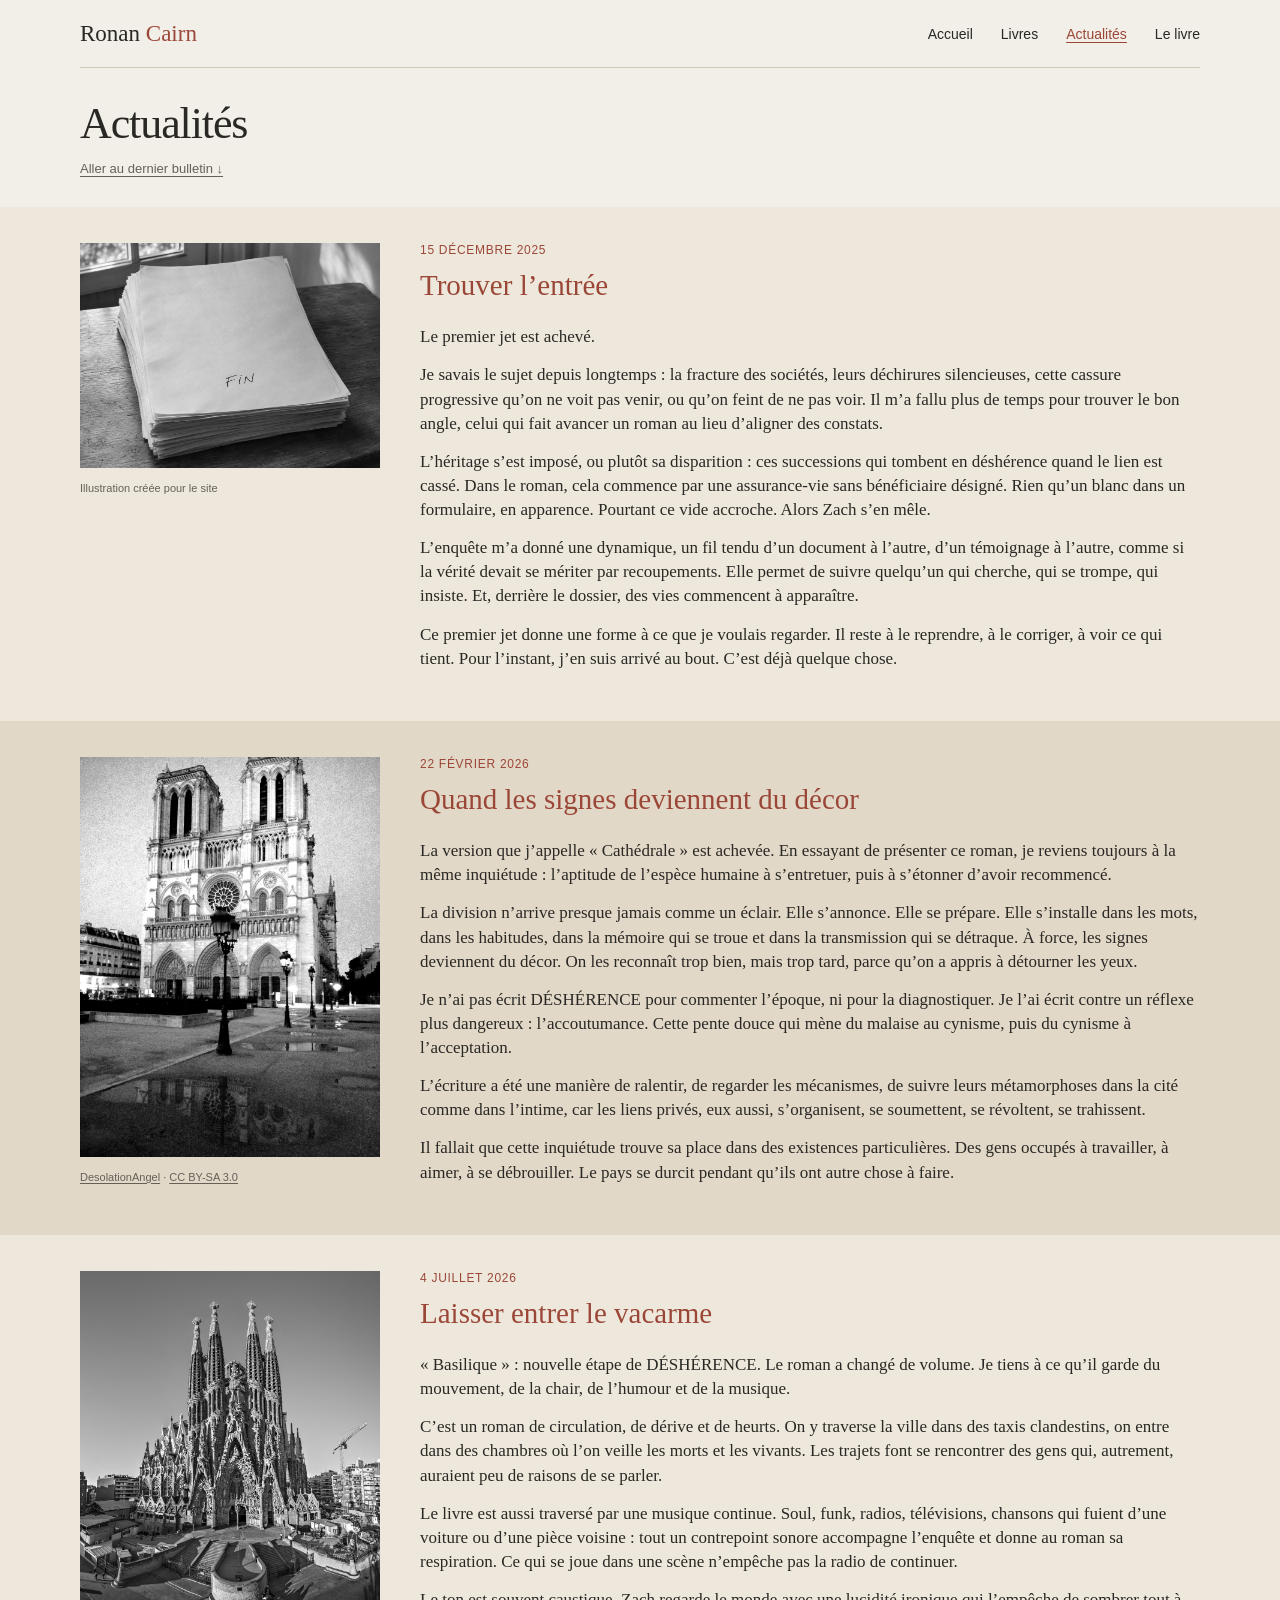
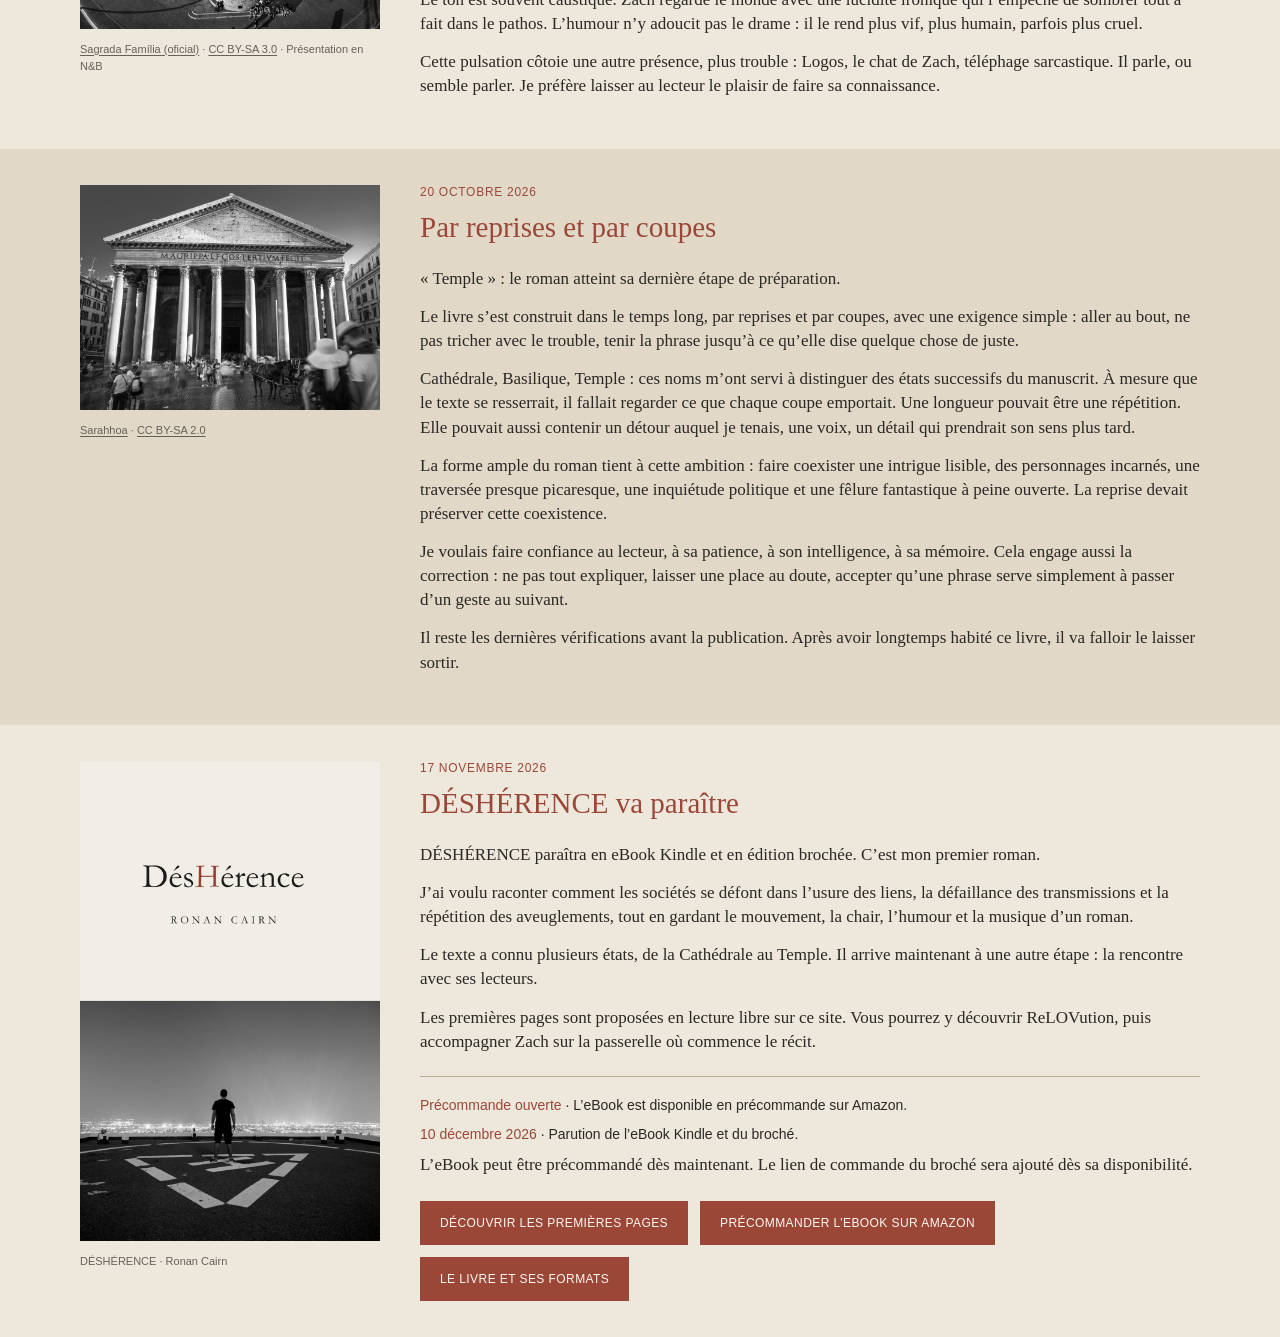
==== commit acdbe1ed: "Activer la précommande Kindle de DÉSHÉRENCE" ====
--- a/actualites.html
+++ b/actualites.html
@@ -1,2 +1,2 @@
 <!doctype html>
-<html lang="fr"><head><meta charset="utf-8"><meta name="viewport" content="width=device-width, initial-scale=1"><meta name="description" content="Du premier jet à la publication de DÉSHÉRENCE : les étapes du roman et les nouvelles de Ronan Cairn."><meta name="theme-color" content="#f2efe8"><title>Actualités — Ronan Cairn</title><link rel="icon" href="favicon.svg" type="image/svg+xml"><link rel="stylesheet" href="assets/site.css"><script src="assets/site.js" defer></script></head><body class="news"><a class="skip" href="#contenu">Aller au contenu</a><header class="site-header"><a class="brand" href="index.html">Ronan <span>Cairn</span></a><nav aria-label="Navigation principale"><a href="index.html">Accueil</a><a href="extrait.html">Livres</a><a href="actualites.html" aria-current="page">Actualités</a><a href="desherence.html">Le livre</a></nav></header><main id="contenu" class="news-main"><div class="page-heading"><h1>Actualités</h1><a class="quiet-link" href="#bulletin-2026-11-17">Aller au dernier bulletin ↓</a></div><article class="news-item" id="bulletin-2025-12-15" aria-labelledby="news-title-0"><div class="news-inner"><figure><img class="bw" src="assets/manuscrit-fin.jpg" width="1100" height="825" alt="Un bloc de feuilles manuscrites, avec FIN inscrit à la main sur la dernière page."><figcaption>Illustration créée pour le site</figcaption></figure><div class="news-copy"><time datetime="2025-12-15">15 décembre 2025</time><h2 id="news-title-0">Trouver l’entrée</h2><p>Le premier jet est achevé.</p><p>Je savais le sujet depuis longtemps : la fracture des sociétés, leurs déchirures silencieuses, cette cassure progressive qu’on ne voit pas venir, ou qu’on feint de ne pas voir. Il m’a fallu plus de temps pour trouver le bon angle, celui qui fait avancer un roman au lieu d’aligner des constats.</p><p>L’héritage s’est imposé, ou plutôt sa disparition : ces successions qui tombent en déshérence quand le lien est cassé. Dans le roman, cela commence par une assurance-vie sans bénéficiaire désigné. Rien qu’un blanc dans un formulaire, en apparence. Pourtant ce vide accroche. Alors Zach s’en mêle.</p><p>L’enquête m’a donné une dynamique, un fil tendu d’un document à l’autre, d’un témoignage à l’autre, comme si la vérité devait se mériter par recoupements. Elle permet de suivre quelqu’un qui cherche, qui se trompe, qui insiste. Et, derrière le dossier, des vies commencent à apparaître.</p><p>Ce premier jet donne une forme à ce que je voulais regarder. Il reste à le reprendre, à le corriger, à voir ce qui tient. Pour l’instant, j’en suis arrivé au bout. C’est déjà quelque chose.</p></div></div></article><article class="news-item" id="bulletin-2026-02-22" aria-labelledby="news-title-1"><div class="news-inner"><figure><img class="bw" src="assets/notre-dame.jpg" width="1000" height="1333" alt="Notre-Dame de Paris en noir et blanc."><figcaption><a href="https://commons.wikimedia.org/wiki/File:Notre-Dame_de_Paris_en_noir_et_blanc.jpg">DesolationAngel</a> · <a href="https://creativecommons.org/licenses/by-sa/3.0/">CC BY-SA 3.0</a></figcaption></figure><div class="news-copy"><time datetime="2026-02-22">22 février 2026</time><h2 id="news-title-1">Quand les signes deviennent du décor</h2><p>La version que j’appelle « Cathédrale » est achevée. En essayant de présenter ce roman, je reviens toujours à la même inquiétude : l’aptitude de l’espèce humaine à s’entretuer, puis à s’étonner d’avoir recommencé.</p><p>La division n’arrive presque jamais comme un éclair. Elle s’annonce. Elle se prépare. Elle s’installe dans les mots, dans les habitudes, dans la mémoire qui se troue et dans la transmission qui se détraque. À force, les signes deviennent du décor. On les reconnaît trop bien, mais trop tard, parce qu’on a appris à détourner les yeux.</p><p>Je n’ai pas écrit DÉSHÉRENCE pour commenter l’époque, ni pour la diagnostiquer. Je l’ai écrit contre un réflexe plus dangereux : l’accoutumance. Cette pente douce qui mène du malaise au cynisme, puis du cynisme à l’acceptation.</p><p>L’écriture a été une manière de ralentir, de regarder les mécanismes, de suivre leurs métamorphoses dans la cité comme dans l’intime, car les liens privés, eux aussi, s’organisent, se soumettent, se révoltent, se trahissent.</p><p>Il fallait que cette inquiétude trouve sa place dans des existences particulières. Des gens occupés à travailler, à aimer, à se débrouiller. Le pays se durcit pendant qu’ils ont autre chose à faire.</p></div></div></article><article class="news-item" id="bulletin-2026-07-04" aria-labelledby="news-title-2"><div class="news-inner"><figure><img class="bw" src="assets/sagrada.jpg" width="1000" height="1193" alt="Vue d’ensemble de la façade de la Nativité de la Sagrada Família, en noir et blanc."><figcaption><a href="https://commons.wikimedia.org/wiki/File:Sagrada_Fam%C3%ADlia._Fa%C3%A7ana_del_Naixement.jpg">Sagrada Família (oficial)</a> · <a href="https://creativecommons.org/licenses/by-sa/3.0/">CC BY-SA 3.0</a> · Présentation en N&B</figcaption></figure><div class="news-copy"><time datetime="2026-07-04">4 juillet 2026</time><h2 id="news-title-2">Laisser entrer le vacarme</h2><p>« Basilique » : nouvelle étape de DÉSHÉRENCE. Le roman a changé de volume. Je tiens à ce qu’il garde du mouvement, de la chair, de l’humour et de la musique.</p><p>C’est un roman de circulation, de dérive et de heurts. On y traverse la ville dans des taxis clandestins, on entre dans des chambres où l’on veille les morts et les vivants. Les trajets font se rencontrer des gens qui, autrement, auraient peu de raisons de se parler.</p><p>Le livre est aussi traversé par une musique continue. Soul, funk, radios, télévisions, chansons qui fuient d’une voiture ou d’une pièce voisine : tout un contrepoint sonore accompagne l’enquête et donne au roman sa respiration. Ce qui se joue dans une scène n’empêche pas la radio de continuer.</p><p>Le ton est souvent caustique. Zach regarde le monde avec une lucidité ironique qui l’empêche de sombrer tout à fait dans le pathos. L’humour n’y adoucit pas le drame : il le rend plus vif, plus humain, parfois plus cruel.</p><p>Cette pulsation côtoie une autre présence, plus trouble : Logos, le chat de Zach, téléphage sarcastique. Il parle, ou semble parler. Je préfère laisser au lecteur le plaisir de faire sa connaissance.</p></div></div></article><article class="news-item" id="bulletin-2026-10-20" aria-labelledby="news-title-3"><div class="news-inner"><figure><img class="bw" src="assets/pantheon.jpg" width="1000" height="750" alt="Le Panthéon de Rome en noir et blanc."><figcaption><a href="https://commons.wikimedia.org/wiki/File:Roman_Pantheon_(black_and_white).jpg">Sarahhoa</a> · <a href="https://creativecommons.org/licenses/by-sa/2.0/">CC BY-SA 2.0</a></figcaption></figure><div class="news-copy"><time datetime="2026-10-20">20 octobre 2026</time><h2 id="news-title-3">Par reprises et par coupes</h2><p>« Temple » : le roman atteint sa dernière étape de préparation.</p><p>Le livre s’est construit dans le temps long, par reprises et par coupes, avec une exigence simple : aller au bout, ne pas tricher avec le trouble, tenir la phrase jusqu’à ce qu’elle dise quelque chose de juste.</p><p>Cathédrale, Basilique, Temple : ces noms m’ont servi à distinguer des états successifs du manuscrit. À mesure que le texte se resserrait, il fallait regarder ce que chaque coupe emportait. Une longueur pouvait être une répétition. Elle pouvait aussi contenir un détour auquel je tenais, une voix, un détail qui prendrait son sens plus tard.</p><p>La forme ample du roman tient à cette ambition : faire coexister une intrigue lisible, des personnages incarnés, une traversée presque picaresque, une inquiétude politique et une fêlure fantastique à peine ouverte. La reprise devait préserver cette coexistence.</p><p>Je voulais faire confiance au lecteur, à sa patience, à son intelligence, à sa mémoire. Cela engage aussi la correction : ne pas tout expliquer, laisser une place au doute, accepter qu’une phrase serve simplement à passer d’un geste au suivant.</p><p>Il reste les dernières vérifications avant la publication. Après avoir longtemps habité ce livre, il va falloir le laisser sortir.</p></div></div></article><article class="news-item" id="bulletin-2026-11-17" aria-labelledby="news-title-4"><div class="news-inner"><figure><img class="" src="assets/couverture-desherence.jpg" width="1000" height="1600" alt="Couverture à plat de DÉSHÉRENCE."><figcaption>DÉSHÉRENCE · Ronan Cairn</figcaption></figure><div class="news-copy"><time datetime="2026-11-17">17 novembre 2026</time><h2 id="news-title-4">DÉSHÉRENCE va paraître</h2><p>DÉSHÉRENCE paraîtra en eBook Kindle et en édition brochée. C’est mon premier roman.</p><p>J’ai voulu raconter comment les sociétés se défont dans l’usure des liens, la défaillance des transmissions et la répétition des aveuglements, tout en gardant le mouvement, la chair, l’humour et la musique d’un roman.</p><p>Le texte a connu plusieurs états, de la Cathédrale au Temple. Il arrive maintenant à une autre étape : la rencontre avec ses lecteurs.</p><p>Les premières pages sont proposées en lecture libre sur ce site. Vous pourrez y découvrir ReLOVution, puis accompagner Zach sur la passerelle où commence le récit.</p><div class="news-dates"><p><strong>20 novembre 2026</strong> · Ouverture des précommandes de l’eBook.</p><p><strong>10 décembre 2026</strong> · Parution de l’eBook Kindle et du broché.</p></div><p>Les liens directs vers chaque format seront indiqués ici dès qu’ils seront accessibles.</p><div class="actions"><a class="button" href="extrait.html">Découvrir les premières pages</a><a class="button" href="desherence.html">Le livre et ses formats</a></div></div></div></article></main></body></html>
+<html lang="fr"><head><meta charset="utf-8"><meta name="viewport" content="width=device-width, initial-scale=1"><meta name="description" content="Du premier jet à la publication de DÉSHÉRENCE : les étapes du roman et les nouvelles de Ronan Cairn."><meta name="theme-color" content="#f2efe8"><title>Actualités — Ronan Cairn</title><link rel="icon" href="favicon.svg" type="image/svg+xml"><link rel="stylesheet" href="assets/site.css"><script src="assets/site.js" defer></script></head><body class="news"><a class="skip" href="#contenu">Aller au contenu</a><header class="site-header"><a class="brand" href="index.html">Ronan <span>Cairn</span></a><nav aria-label="Navigation principale"><a href="index.html">Accueil</a><a href="extrait.html">Livres</a><a href="actualites.html" aria-current="page">Actualités</a><a href="desherence.html">Le livre</a></nav></header><main id="contenu" class="news-main"><div class="page-heading"><h1>Actualités</h1><a class="quiet-link" href="#bulletin-2026-11-17">Aller au dernier bulletin ↓</a></div><article class="news-item" id="bulletin-2025-12-15" aria-labelledby="news-title-0"><div class="news-inner"><figure><img class="bw" src="assets/manuscrit-fin.jpg" width="1100" height="825" alt="Un bloc de feuilles manuscrites, avec FIN inscrit à la main sur la dernière page."><figcaption>Illustration créée pour le site</figcaption></figure><div class="news-copy"><time datetime="2025-12-15">15 décembre 2025</time><h2 id="news-title-0">Trouver l’entrée</h2><p>Le premier jet est achevé.</p><p>Je savais le sujet depuis longtemps : la fracture des sociétés, leurs déchirures silencieuses, cette cassure progressive qu’on ne voit pas venir, ou qu’on feint de ne pas voir. Il m’a fallu plus de temps pour trouver le bon angle, celui qui fait avancer un roman au lieu d’aligner des constats.</p><p>L’héritage s’est imposé, ou plutôt sa disparition : ces successions qui tombent en déshérence quand le lien est cassé. Dans le roman, cela commence par une assurance-vie sans bénéficiaire désigné. Rien qu’un blanc dans un formulaire, en apparence. Pourtant ce vide accroche. Alors Zach s’en mêle.</p><p>L’enquête m’a donné une dynamique, un fil tendu d’un document à l’autre, d’un témoignage à l’autre, comme si la vérité devait se mériter par recoupements. Elle permet de suivre quelqu’un qui cherche, qui se trompe, qui insiste. Et, derrière le dossier, des vies commencent à apparaître.</p><p>Ce premier jet donne une forme à ce que je voulais regarder. Il reste à le reprendre, à le corriger, à voir ce qui tient. Pour l’instant, j’en suis arrivé au bout. C’est déjà quelque chose.</p></div></div></article><article class="news-item" id="bulletin-2026-02-22" aria-labelledby="news-title-1"><div class="news-inner"><figure><img class="bw" src="assets/notre-dame.jpg" width="1000" height="1333" alt="Notre-Dame de Paris en noir et blanc."><figcaption><a href="https://commons.wikimedia.org/wiki/File:Notre-Dame_de_Paris_en_noir_et_blanc.jpg">DesolationAngel</a> · <a href="https://creativecommons.org/licenses/by-sa/3.0/">CC BY-SA 3.0</a></figcaption></figure><div class="news-copy"><time datetime="2026-02-22">22 février 2026</time><h2 id="news-title-1">Quand les signes deviennent du décor</h2><p>La version que j’appelle « Cathédrale » est achevée. En essayant de présenter ce roman, je reviens toujours à la même inquiétude : l’aptitude de l’espèce humaine à s’entretuer, puis à s’étonner d’avoir recommencé.</p><p>La division n’arrive presque jamais comme un éclair. Elle s’annonce. Elle se prépare. Elle s’installe dans les mots, dans les habitudes, dans la mémoire qui se troue et dans la transmission qui se détraque. À force, les signes deviennent du décor. On les reconnaît trop bien, mais trop tard, parce qu’on a appris à détourner les yeux.</p><p>Je n’ai pas écrit DÉSHÉRENCE pour commenter l’époque, ni pour la diagnostiquer. Je l’ai écrit contre un réflexe plus dangereux : l’accoutumance. Cette pente douce qui mène du malaise au cynisme, puis du cynisme à l’acceptation.</p><p>L’écriture a été une manière de ralentir, de regarder les mécanismes, de suivre leurs métamorphoses dans la cité comme dans l’intime, car les liens privés, eux aussi, s’organisent, se soumettent, se révoltent, se trahissent.</p><p>Il fallait que cette inquiétude trouve sa place dans des existences particulières. Des gens occupés à travailler, à aimer, à se débrouiller. Le pays se durcit pendant qu’ils ont autre chose à faire.</p></div></div></article><article class="news-item" id="bulletin-2026-07-04" aria-labelledby="news-title-2"><div class="news-inner"><figure><img class="bw" src="assets/sagrada.jpg" width="1000" height="1193" alt="Vue d’ensemble de la façade de la Nativité de la Sagrada Família, en noir et blanc."><figcaption><a href="https://commons.wikimedia.org/wiki/File:Sagrada_Fam%C3%ADlia._Fa%C3%A7ana_del_Naixement.jpg">Sagrada Família (oficial)</a> · <a href="https://creativecommons.org/licenses/by-sa/3.0/">CC BY-SA 3.0</a> · Présentation en N&B</figcaption></figure><div class="news-copy"><time datetime="2026-07-04">4 juillet 2026</time><h2 id="news-title-2">Laisser entrer le vacarme</h2><p>« Basilique » : nouvelle étape de DÉSHÉRENCE. Le roman a changé de volume. Je tiens à ce qu’il garde du mouvement, de la chair, de l’humour et de la musique.</p><p>C’est un roman de circulation, de dérive et de heurts. On y traverse la ville dans des taxis clandestins, on entre dans des chambres où l’on veille les morts et les vivants. Les trajets font se rencontrer des gens qui, autrement, auraient peu de raisons de se parler.</p><p>Le livre est aussi traversé par une musique continue. Soul, funk, radios, télévisions, chansons qui fuient d’une voiture ou d’une pièce voisine : tout un contrepoint sonore accompagne l’enquête et donne au roman sa respiration. Ce qui se joue dans une scène n’empêche pas la radio de continuer.</p><p>Le ton est souvent caustique. Zach regarde le monde avec une lucidité ironique qui l’empêche de sombrer tout à fait dans le pathos. L’humour n’y adoucit pas le drame : il le rend plus vif, plus humain, parfois plus cruel.</p><p>Cette pulsation côtoie une autre présence, plus trouble : Logos, le chat de Zach, téléphage sarcastique. Il parle, ou semble parler. Je préfère laisser au lecteur le plaisir de faire sa connaissance.</p></div></div></article><article class="news-item" id="bulletin-2026-10-20" aria-labelledby="news-title-3"><div class="news-inner"><figure><img class="bw" src="assets/pantheon.jpg" width="1000" height="750" alt="Le Panthéon de Rome en noir et blanc."><figcaption><a href="https://commons.wikimedia.org/wiki/File:Roman_Pantheon_(black_and_white).jpg">Sarahhoa</a> · <a href="https://creativecommons.org/licenses/by-sa/2.0/">CC BY-SA 2.0</a></figcaption></figure><div class="news-copy"><time datetime="2026-10-20">20 octobre 2026</time><h2 id="news-title-3">Par reprises et par coupes</h2><p>« Temple » : le roman atteint sa dernière étape de préparation.</p><p>Le livre s’est construit dans le temps long, par reprises et par coupes, avec une exigence simple : aller au bout, ne pas tricher avec le trouble, tenir la phrase jusqu’à ce qu’elle dise quelque chose de juste.</p><p>Cathédrale, Basilique, Temple : ces noms m’ont servi à distinguer des états successifs du manuscrit. À mesure que le texte se resserrait, il fallait regarder ce que chaque coupe emportait. Une longueur pouvait être une répétition. Elle pouvait aussi contenir un détour auquel je tenais, une voix, un détail qui prendrait son sens plus tard.</p><p>La forme ample du roman tient à cette ambition : faire coexister une intrigue lisible, des personnages incarnés, une traversée presque picaresque, une inquiétude politique et une fêlure fantastique à peine ouverte. La reprise devait préserver cette coexistence.</p><p>Je voulais faire confiance au lecteur, à sa patience, à son intelligence, à sa mémoire. Cela engage aussi la correction : ne pas tout expliquer, laisser une place au doute, accepter qu’une phrase serve simplement à passer d’un geste au suivant.</p><p>Il reste les dernières vérifications avant la publication. Après avoir longtemps habité ce livre, il va falloir le laisser sortir.</p></div></div></article><article class="news-item" id="bulletin-2026-11-17" aria-labelledby="news-title-4"><div class="news-inner"><figure><img class="" src="assets/couverture-desherence-20261117.jpg" width="1000" height="1600" alt="Couverture à plat de DÉSHÉRENCE."><figcaption>DÉSHÉRENCE · Ronan Cairn</figcaption></figure><div class="news-copy"><time datetime="2026-11-17">17 novembre 2026</time><h2 id="news-title-4">DÉSHÉRENCE va paraître</h2><p>DÉSHÉRENCE paraîtra en eBook Kindle et en édition brochée. C’est mon premier roman.</p><p>J’ai voulu raconter comment les sociétés se défont dans l’usure des liens, la défaillance des transmissions et la répétition des aveuglements, tout en gardant le mouvement, la chair, l’humour et la musique d’un roman.</p><p>Le texte a connu plusieurs états, de la Cathédrale au Temple. Il arrive maintenant à une autre étape : la rencontre avec ses lecteurs.</p><p>Les premières pages sont proposées en lecture libre sur ce site. Vous pourrez y découvrir ReLOVution, puis accompagner Zach sur la passerelle où commence le récit.</p><div class="news-dates"><p><strong>Précommande ouverte</strong> · L’eBook est disponible en précommande sur Amazon.</p><p><strong>10 décembre 2026</strong> · Parution de l’eBook Kindle et du broché.</p></div><p>L’eBook peut être précommandé dès maintenant. Le lien de commande du broché sera ajouté dès sa disponibilité.</p><div class="actions"><a class="button" href="extrait.html">Découvrir les premières pages</a><a class="button" href="https://www.amazon.fr/dp/B0HS1L5GJJ" target="_blank" rel="noopener noreferrer">Précommander l’eBook sur Amazon</a><a class="button" href="desherence.html">Le livre et ses formats</a></div></div></div></article></main><!-- Cloudflare Web Analytics --><script type='module' src='https://static.cloudflareinsights.com/beacon.min.js' data-cf-beacon='{"token": "319bf4eff7e24ae5a954f6dba33c85c7"}'></script><!-- End Cloudflare Web Analytics --></body></html>
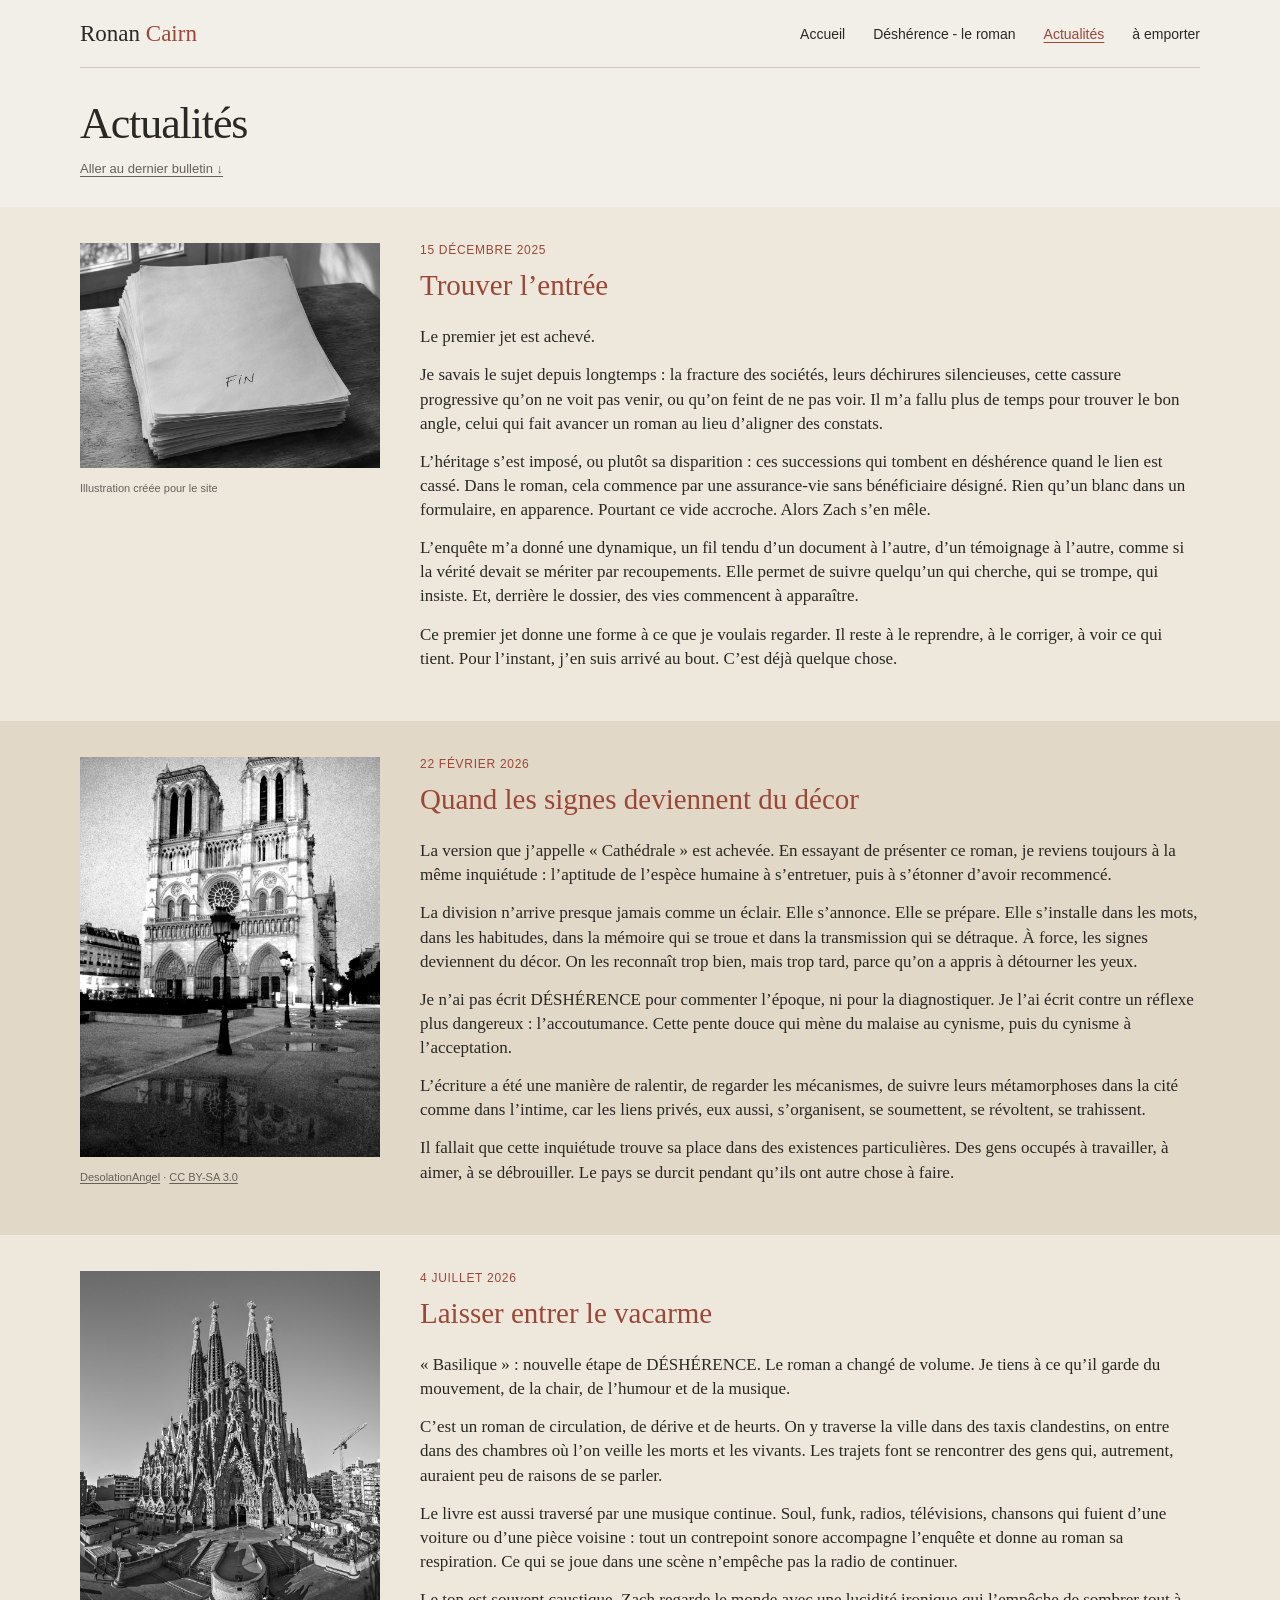
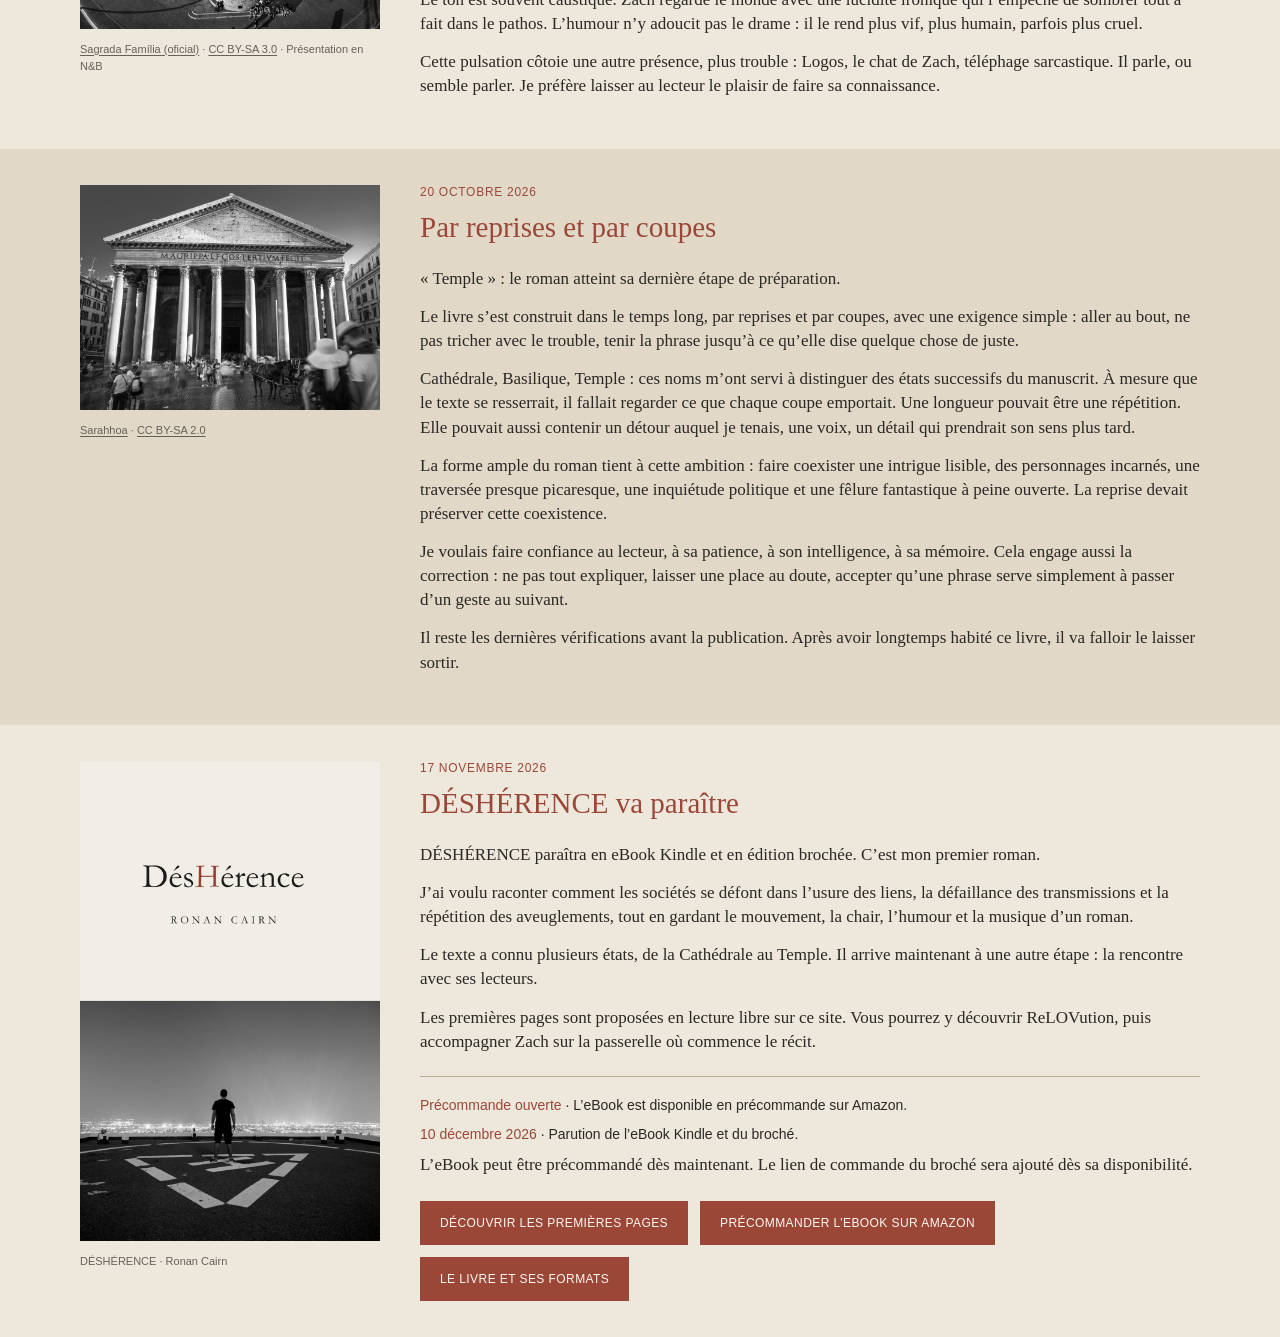
==== commit b1086553: "Clarifier le menu : Déshérence - le roman et à emporter" ====
--- a/actualites.html
+++ b/actualites.html
@@ -1,2 +1,2 @@
 <!doctype html>
-<html lang="fr"><head><meta charset="utf-8"><meta name="viewport" content="width=device-width, initial-scale=1"><meta name="description" content="Du premier jet à la publication de DÉSHÉRENCE : les étapes du roman et les nouvelles de Ronan Cairn."><meta name="theme-color" content="#f2efe8"><title>Actualités — Ronan Cairn</title><link rel="icon" href="favicon.svg" type="image/svg+xml"><link rel="stylesheet" href="assets/site.css"><script src="assets/site.js" defer></script></head><body class="news"><a class="skip" href="#contenu">Aller au contenu</a><header class="site-header"><a class="brand" href="index.html">Ronan <span>Cairn</span></a><nav aria-label="Navigation principale"><a href="index.html">Accueil</a><a href="extrait.html">Livres</a><a href="actualites.html" aria-current="page">Actualités</a><a href="desherence.html">Le livre</a></nav></header><main id="contenu" class="news-main"><div class="page-heading"><h1>Actualités</h1><a class="quiet-link" href="#bulletin-2026-11-17">Aller au dernier bulletin ↓</a></div><article class="news-item" id="bulletin-2025-12-15" aria-labelledby="news-title-0"><div class="news-inner"><figure><img class="bw" src="assets/manuscrit-fin.jpg" width="1100" height="825" alt="Un bloc de feuilles manuscrites, avec FIN inscrit à la main sur la dernière page."><figcaption>Illustration créée pour le site</figcaption></figure><div class="news-copy"><time datetime="2025-12-15">15 décembre 2025</time><h2 id="news-title-0">Trouver l’entrée</h2><p>Le premier jet est achevé.</p><p>Je savais le sujet depuis longtemps : la fracture des sociétés, leurs déchirures silencieuses, cette cassure progressive qu’on ne voit pas venir, ou qu’on feint de ne pas voir. Il m’a fallu plus de temps pour trouver le bon angle, celui qui fait avancer un roman au lieu d’aligner des constats.</p><p>L’héritage s’est imposé, ou plutôt sa disparition : ces successions qui tombent en déshérence quand le lien est cassé. Dans le roman, cela commence par une assurance-vie sans bénéficiaire désigné. Rien qu’un blanc dans un formulaire, en apparence. Pourtant ce vide accroche. Alors Zach s’en mêle.</p><p>L’enquête m’a donné une dynamique, un fil tendu d’un document à l’autre, d’un témoignage à l’autre, comme si la vérité devait se mériter par recoupements. Elle permet de suivre quelqu’un qui cherche, qui se trompe, qui insiste. Et, derrière le dossier, des vies commencent à apparaître.</p><p>Ce premier jet donne une forme à ce que je voulais regarder. Il reste à le reprendre, à le corriger, à voir ce qui tient. Pour l’instant, j’en suis arrivé au bout. C’est déjà quelque chose.</p></div></div></article><article class="news-item" id="bulletin-2026-02-22" aria-labelledby="news-title-1"><div class="news-inner"><figure><img class="bw" src="assets/notre-dame.jpg" width="1000" height="1333" alt="Notre-Dame de Paris en noir et blanc."><figcaption><a href="https://commons.wikimedia.org/wiki/File:Notre-Dame_de_Paris_en_noir_et_blanc.jpg">DesolationAngel</a> · <a href="https://creativecommons.org/licenses/by-sa/3.0/">CC BY-SA 3.0</a></figcaption></figure><div class="news-copy"><time datetime="2026-02-22">22 février 2026</time><h2 id="news-title-1">Quand les signes deviennent du décor</h2><p>La version que j’appelle « Cathédrale » est achevée. En essayant de présenter ce roman, je reviens toujours à la même inquiétude : l’aptitude de l’espèce humaine à s’entretuer, puis à s’étonner d’avoir recommencé.</p><p>La division n’arrive presque jamais comme un éclair. Elle s’annonce. Elle se prépare. Elle s’installe dans les mots, dans les habitudes, dans la mémoire qui se troue et dans la transmission qui se détraque. À force, les signes deviennent du décor. On les reconnaît trop bien, mais trop tard, parce qu’on a appris à détourner les yeux.</p><p>Je n’ai pas écrit DÉSHÉRENCE pour commenter l’époque, ni pour la diagnostiquer. Je l’ai écrit contre un réflexe plus dangereux : l’accoutumance. Cette pente douce qui mène du malaise au cynisme, puis du cynisme à l’acceptation.</p><p>L’écriture a été une manière de ralentir, de regarder les mécanismes, de suivre leurs métamorphoses dans la cité comme dans l’intime, car les liens privés, eux aussi, s’organisent, se soumettent, se révoltent, se trahissent.</p><p>Il fallait que cette inquiétude trouve sa place dans des existences particulières. Des gens occupés à travailler, à aimer, à se débrouiller. Le pays se durcit pendant qu’ils ont autre chose à faire.</p></div></div></article><article class="news-item" id="bulletin-2026-07-04" aria-labelledby="news-title-2"><div class="news-inner"><figure><img class="bw" src="assets/sagrada.jpg" width="1000" height="1193" alt="Vue d’ensemble de la façade de la Nativité de la Sagrada Família, en noir et blanc."><figcaption><a href="https://commons.wikimedia.org/wiki/File:Sagrada_Fam%C3%ADlia._Fa%C3%A7ana_del_Naixement.jpg">Sagrada Família (oficial)</a> · <a href="https://creativecommons.org/licenses/by-sa/3.0/">CC BY-SA 3.0</a> · Présentation en N&B</figcaption></figure><div class="news-copy"><time datetime="2026-07-04">4 juillet 2026</time><h2 id="news-title-2">Laisser entrer le vacarme</h2><p>« Basilique » : nouvelle étape de DÉSHÉRENCE. Le roman a changé de volume. Je tiens à ce qu’il garde du mouvement, de la chair, de l’humour et de la musique.</p><p>C’est un roman de circulation, de dérive et de heurts. On y traverse la ville dans des taxis clandestins, on entre dans des chambres où l’on veille les morts et les vivants. Les trajets font se rencontrer des gens qui, autrement, auraient peu de raisons de se parler.</p><p>Le livre est aussi traversé par une musique continue. Soul, funk, radios, télévisions, chansons qui fuient d’une voiture ou d’une pièce voisine : tout un contrepoint sonore accompagne l’enquête et donne au roman sa respiration. Ce qui se joue dans une scène n’empêche pas la radio de continuer.</p><p>Le ton est souvent caustique. Zach regarde le monde avec une lucidité ironique qui l’empêche de sombrer tout à fait dans le pathos. L’humour n’y adoucit pas le drame : il le rend plus vif, plus humain, parfois plus cruel.</p><p>Cette pulsation côtoie une autre présence, plus trouble : Logos, le chat de Zach, téléphage sarcastique. Il parle, ou semble parler. Je préfère laisser au lecteur le plaisir de faire sa connaissance.</p></div></div></article><article class="news-item" id="bulletin-2026-10-20" aria-labelledby="news-title-3"><div class="news-inner"><figure><img class="bw" src="assets/pantheon.jpg" width="1000" height="750" alt="Le Panthéon de Rome en noir et blanc."><figcaption><a href="https://commons.wikimedia.org/wiki/File:Roman_Pantheon_(black_and_white).jpg">Sarahhoa</a> · <a href="https://creativecommons.org/licenses/by-sa/2.0/">CC BY-SA 2.0</a></figcaption></figure><div class="news-copy"><time datetime="2026-10-20">20 octobre 2026</time><h2 id="news-title-3">Par reprises et par coupes</h2><p>« Temple » : le roman atteint sa dernière étape de préparation.</p><p>Le livre s’est construit dans le temps long, par reprises et par coupes, avec une exigence simple : aller au bout, ne pas tricher avec le trouble, tenir la phrase jusqu’à ce qu’elle dise quelque chose de juste.</p><p>Cathédrale, Basilique, Temple : ces noms m’ont servi à distinguer des états successifs du manuscrit. À mesure que le texte se resserrait, il fallait regarder ce que chaque coupe emportait. Une longueur pouvait être une répétition. Elle pouvait aussi contenir un détour auquel je tenais, une voix, un détail qui prendrait son sens plus tard.</p><p>La forme ample du roman tient à cette ambition : faire coexister une intrigue lisible, des personnages incarnés, une traversée presque picaresque, une inquiétude politique et une fêlure fantastique à peine ouverte. La reprise devait préserver cette coexistence.</p><p>Je voulais faire confiance au lecteur, à sa patience, à son intelligence, à sa mémoire. Cela engage aussi la correction : ne pas tout expliquer, laisser une place au doute, accepter qu’une phrase serve simplement à passer d’un geste au suivant.</p><p>Il reste les dernières vérifications avant la publication. Après avoir longtemps habité ce livre, il va falloir le laisser sortir.</p></div></div></article><article class="news-item" id="bulletin-2026-11-17" aria-labelledby="news-title-4"><div class="news-inner"><figure><img class="" src="assets/couverture-desherence-20261117.jpg" width="1000" height="1600" alt="Couverture à plat de DÉSHÉRENCE."><figcaption>DÉSHÉRENCE · Ronan Cairn</figcaption></figure><div class="news-copy"><time datetime="2026-11-17">17 novembre 2026</time><h2 id="news-title-4">DÉSHÉRENCE va paraître</h2><p>DÉSHÉRENCE paraîtra en eBook Kindle et en édition brochée. C’est mon premier roman.</p><p>J’ai voulu raconter comment les sociétés se défont dans l’usure des liens, la défaillance des transmissions et la répétition des aveuglements, tout en gardant le mouvement, la chair, l’humour et la musique d’un roman.</p><p>Le texte a connu plusieurs états, de la Cathédrale au Temple. Il arrive maintenant à une autre étape : la rencontre avec ses lecteurs.</p><p>Les premières pages sont proposées en lecture libre sur ce site. Vous pourrez y découvrir ReLOVution, puis accompagner Zach sur la passerelle où commence le récit.</p><div class="news-dates"><p><strong>Précommande ouverte</strong> · L’eBook est disponible en précommande sur Amazon.</p><p><strong>10 décembre 2026</strong> · Parution de l’eBook Kindle et du broché.</p></div><p>L’eBook peut être précommandé dès maintenant. Le lien de commande du broché sera ajouté dès sa disponibilité.</p><div class="actions"><a class="button" href="extrait.html">Découvrir les premières pages</a><a class="button" href="https://www.amazon.fr/dp/B0HS1L5GJJ" target="_blank" rel="noopener noreferrer">Précommander l’eBook sur Amazon</a><a class="button" href="desherence.html">Le livre et ses formats</a></div></div></div></article></main><!-- Cloudflare Web Analytics --><script type='module' src='https://static.cloudflareinsights.com/beacon.min.js' data-cf-beacon='{"token": "319bf4eff7e24ae5a954f6dba33c85c7"}'></script><!-- End Cloudflare Web Analytics --></body></html>
+<html lang="fr"><head><meta charset="utf-8"><meta name="viewport" content="width=device-width, initial-scale=1"><meta name="description" content="Du premier jet à la publication de DÉSHÉRENCE : les étapes du roman et les nouvelles de Ronan Cairn."><meta name="theme-color" content="#f2efe8"><title>Actualités — Ronan Cairn</title><link rel="icon" href="favicon.svg" type="image/svg+xml"><link rel="stylesheet" href="assets/site.css"><script src="assets/site.js" defer></script></head><body class="news"><a class="skip" href="#contenu">Aller au contenu</a><header class="site-header"><a class="brand" href="index.html">Ronan <span>Cairn</span></a><nav aria-label="Navigation principale"><a href="index.html">Accueil</a><a href="extrait.html">Déshérence - le roman</a><a href="actualites.html" aria-current="page">Actualités</a><a href="desherence.html">à emporter</a></nav></header><main id="contenu" class="news-main"><div class="page-heading"><h1>Actualités</h1><a class="quiet-link" href="#bulletin-2026-11-17">Aller au dernier bulletin ↓</a></div><article class="news-item" id="bulletin-2025-12-15" aria-labelledby="news-title-0"><div class="news-inner"><figure><img class="bw" src="assets/manuscrit-fin.jpg" width="1100" height="825" alt="Un bloc de feuilles manuscrites, avec FIN inscrit à la main sur la dernière page."><figcaption>Illustration créée pour le site</figcaption></figure><div class="news-copy"><time datetime="2025-12-15">15 décembre 2025</time><h2 id="news-title-0">Trouver l’entrée</h2><p>Le premier jet est achevé.</p><p>Je savais le sujet depuis longtemps : la fracture des sociétés, leurs déchirures silencieuses, cette cassure progressive qu’on ne voit pas venir, ou qu’on feint de ne pas voir. Il m’a fallu plus de temps pour trouver le bon angle, celui qui fait avancer un roman au lieu d’aligner des constats.</p><p>L’héritage s’est imposé, ou plutôt sa disparition : ces successions qui tombent en déshérence quand le lien est cassé. Dans le roman, cela commence par une assurance-vie sans bénéficiaire désigné. Rien qu’un blanc dans un formulaire, en apparence. Pourtant ce vide accroche. Alors Zach s’en mêle.</p><p>L’enquête m’a donné une dynamique, un fil tendu d’un document à l’autre, d’un témoignage à l’autre, comme si la vérité devait se mériter par recoupements. Elle permet de suivre quelqu’un qui cherche, qui se trompe, qui insiste. Et, derrière le dossier, des vies commencent à apparaître.</p><p>Ce premier jet donne une forme à ce que je voulais regarder. Il reste à le reprendre, à le corriger, à voir ce qui tient. Pour l’instant, j’en suis arrivé au bout. C’est déjà quelque chose.</p></div></div></article><article class="news-item" id="bulletin-2026-02-22" aria-labelledby="news-title-1"><div class="news-inner"><figure><img class="bw" src="assets/notre-dame.jpg" width="1000" height="1333" alt="Notre-Dame de Paris en noir et blanc."><figcaption><a href="https://commons.wikimedia.org/wiki/File:Notre-Dame_de_Paris_en_noir_et_blanc.jpg">DesolationAngel</a> · <a href="https://creativecommons.org/licenses/by-sa/3.0/">CC BY-SA 3.0</a></figcaption></figure><div class="news-copy"><time datetime="2026-02-22">22 février 2026</time><h2 id="news-title-1">Quand les signes deviennent du décor</h2><p>La version que j’appelle « Cathédrale » est achevée. En essayant de présenter ce roman, je reviens toujours à la même inquiétude : l’aptitude de l’espèce humaine à s’entretuer, puis à s’étonner d’avoir recommencé.</p><p>La division n’arrive presque jamais comme un éclair. Elle s’annonce. Elle se prépare. Elle s’installe dans les mots, dans les habitudes, dans la mémoire qui se troue et dans la transmission qui se détraque. À force, les signes deviennent du décor. On les reconnaît trop bien, mais trop tard, parce qu’on a appris à détourner les yeux.</p><p>Je n’ai pas écrit DÉSHÉRENCE pour commenter l’époque, ni pour la diagnostiquer. Je l’ai écrit contre un réflexe plus dangereux : l’accoutumance. Cette pente douce qui mène du malaise au cynisme, puis du cynisme à l’acceptation.</p><p>L’écriture a été une manière de ralentir, de regarder les mécanismes, de suivre leurs métamorphoses dans la cité comme dans l’intime, car les liens privés, eux aussi, s’organisent, se soumettent, se révoltent, se trahissent.</p><p>Il fallait que cette inquiétude trouve sa place dans des existences particulières. Des gens occupés à travailler, à aimer, à se débrouiller. Le pays se durcit pendant qu’ils ont autre chose à faire.</p></div></div></article><article class="news-item" id="bulletin-2026-07-04" aria-labelledby="news-title-2"><div class="news-inner"><figure><img class="bw" src="assets/sagrada.jpg" width="1000" height="1193" alt="Vue d’ensemble de la façade de la Nativité de la Sagrada Família, en noir et blanc."><figcaption><a href="https://commons.wikimedia.org/wiki/File:Sagrada_Fam%C3%ADlia._Fa%C3%A7ana_del_Naixement.jpg">Sagrada Família (oficial)</a> · <a href="https://creativecommons.org/licenses/by-sa/3.0/">CC BY-SA 3.0</a> · Présentation en N&B</figcaption></figure><div class="news-copy"><time datetime="2026-07-04">4 juillet 2026</time><h2 id="news-title-2">Laisser entrer le vacarme</h2><p>« Basilique » : nouvelle étape de DÉSHÉRENCE. Le roman a changé de volume. Je tiens à ce qu’il garde du mouvement, de la chair, de l’humour et de la musique.</p><p>C’est un roman de circulation, de dérive et de heurts. On y traverse la ville dans des taxis clandestins, on entre dans des chambres où l’on veille les morts et les vivants. Les trajets font se rencontrer des gens qui, autrement, auraient peu de raisons de se parler.</p><p>Le livre est aussi traversé par une musique continue. Soul, funk, radios, télévisions, chansons qui fuient d’une voiture ou d’une pièce voisine : tout un contrepoint sonore accompagne l’enquête et donne au roman sa respiration. Ce qui se joue dans une scène n’empêche pas la radio de continuer.</p><p>Le ton est souvent caustique. Zach regarde le monde avec une lucidité ironique qui l’empêche de sombrer tout à fait dans le pathos. L’humour n’y adoucit pas le drame : il le rend plus vif, plus humain, parfois plus cruel.</p><p>Cette pulsation côtoie une autre présence, plus trouble : Logos, le chat de Zach, téléphage sarcastique. Il parle, ou semble parler. Je préfère laisser au lecteur le plaisir de faire sa connaissance.</p></div></div></article><article class="news-item" id="bulletin-2026-10-20" aria-labelledby="news-title-3"><div class="news-inner"><figure><img class="bw" src="assets/pantheon.jpg" width="1000" height="750" alt="Le Panthéon de Rome en noir et blanc."><figcaption><a href="https://commons.wikimedia.org/wiki/File:Roman_Pantheon_(black_and_white).jpg">Sarahhoa</a> · <a href="https://creativecommons.org/licenses/by-sa/2.0/">CC BY-SA 2.0</a></figcaption></figure><div class="news-copy"><time datetime="2026-10-20">20 octobre 2026</time><h2 id="news-title-3">Par reprises et par coupes</h2><p>« Temple » : le roman atteint sa dernière étape de préparation.</p><p>Le livre s’est construit dans le temps long, par reprises et par coupes, avec une exigence simple : aller au bout, ne pas tricher avec le trouble, tenir la phrase jusqu’à ce qu’elle dise quelque chose de juste.</p><p>Cathédrale, Basilique, Temple : ces noms m’ont servi à distinguer des états successifs du manuscrit. À mesure que le texte se resserrait, il fallait regarder ce que chaque coupe emportait. Une longueur pouvait être une répétition. Elle pouvait aussi contenir un détour auquel je tenais, une voix, un détail qui prendrait son sens plus tard.</p><p>La forme ample du roman tient à cette ambition : faire coexister une intrigue lisible, des personnages incarnés, une traversée presque picaresque, une inquiétude politique et une fêlure fantastique à peine ouverte. La reprise devait préserver cette coexistence.</p><p>Je voulais faire confiance au lecteur, à sa patience, à son intelligence, à sa mémoire. Cela engage aussi la correction : ne pas tout expliquer, laisser une place au doute, accepter qu’une phrase serve simplement à passer d’un geste au suivant.</p><p>Il reste les dernières vérifications avant la publication. Après avoir longtemps habité ce livre, il va falloir le laisser sortir.</p></div></div></article><article class="news-item" id="bulletin-2026-11-17" aria-labelledby="news-title-4"><div class="news-inner"><figure><img class="" src="assets/couverture-desherence-20261117.jpg" width="1000" height="1600" alt="Couverture à plat de DÉSHÉRENCE."><figcaption>DÉSHÉRENCE · Ronan Cairn</figcaption></figure><div class="news-copy"><time datetime="2026-11-17">17 novembre 2026</time><h2 id="news-title-4">DÉSHÉRENCE va paraître</h2><p>DÉSHÉRENCE paraîtra en eBook Kindle et en édition brochée. C’est mon premier roman.</p><p>J’ai voulu raconter comment les sociétés se défont dans l’usure des liens, la défaillance des transmissions et la répétition des aveuglements, tout en gardant le mouvement, la chair, l’humour et la musique d’un roman.</p><p>Le texte a connu plusieurs états, de la Cathédrale au Temple. Il arrive maintenant à une autre étape : la rencontre avec ses lecteurs.</p><p>Les premières pages sont proposées en lecture libre sur ce site. Vous pourrez y découvrir ReLOVution, puis accompagner Zach sur la passerelle où commence le récit.</p><div class="news-dates"><p><strong>Précommande ouverte</strong> · L’eBook est disponible en précommande sur Amazon.</p><p><strong>10 décembre 2026</strong> · Parution de l’eBook Kindle et du broché.</p></div><p>L’eBook peut être précommandé dès maintenant. Le lien de commande du broché sera ajouté dès sa disponibilité.</p><div class="actions"><a class="button" href="extrait.html">Découvrir les premières pages</a><a class="button" href="https://www.amazon.fr/dp/B0HS1L5GJJ" target="_blank" rel="noopener noreferrer">Précommander l’eBook sur Amazon</a><a class="button" href="desherence.html">Le livre et ses formats</a></div></div></div></article></main><!-- Cloudflare Web Analytics --><script type='module' src='https://static.cloudflareinsights.com/beacon.min.js' data-cf-beacon='{"token": "319bf4eff7e24ae5a954f6dba33c85c7"}'></script><!-- End Cloudflare Web Analytics --></body></html>
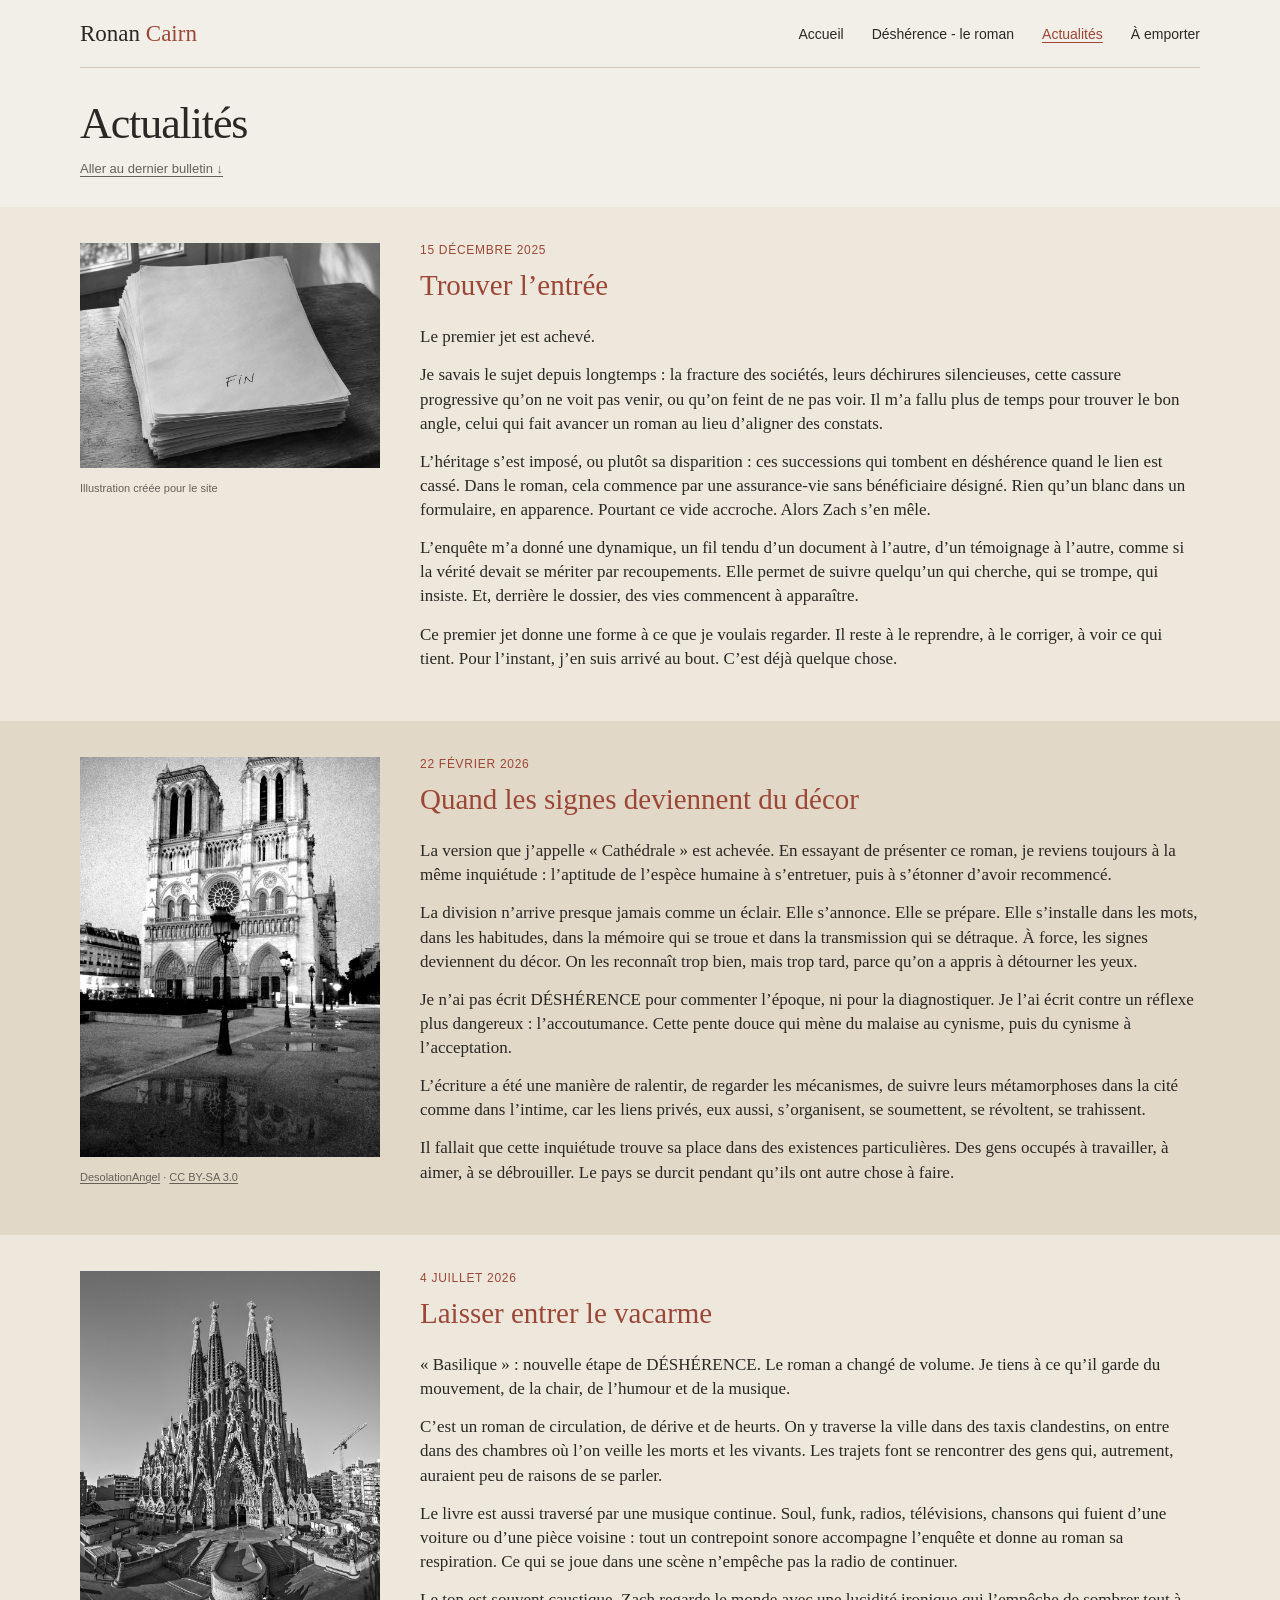
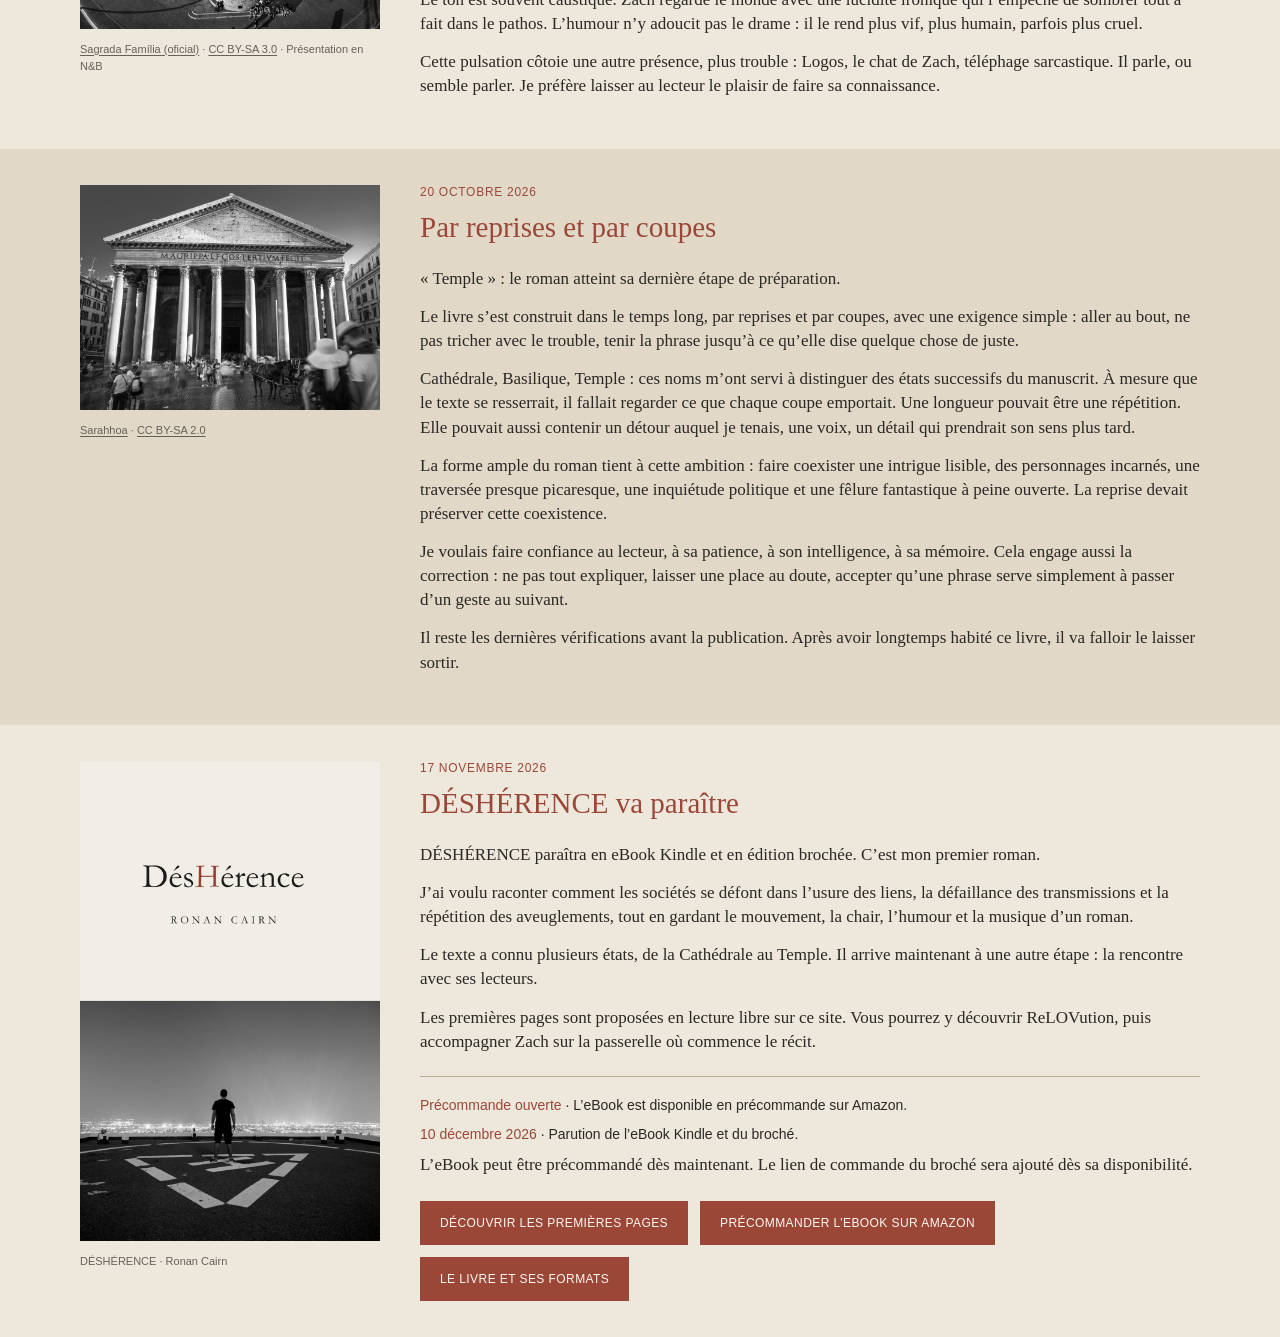
==== commit cecc5b23: "Accentuer la majuscule du menu À emporter" ====
--- a/actualites.html
+++ b/actualites.html
@@ -1,2 +1,2 @@
 <!doctype html>
-<html lang="fr"><head><meta charset="utf-8"><meta name="viewport" content="width=device-width, initial-scale=1"><meta name="description" content="Du premier jet à la publication de DÉSHÉRENCE : les étapes du roman et les nouvelles de Ronan Cairn."><meta name="theme-color" content="#f2efe8"><title>Actualités — Ronan Cairn</title><link rel="icon" href="favicon.svg" type="image/svg+xml"><link rel="stylesheet" href="assets/site.css"><script src="assets/site.js" defer></script></head><body class="news"><a class="skip" href="#contenu">Aller au contenu</a><header class="site-header"><a class="brand" href="index.html">Ronan <span>Cairn</span></a><nav aria-label="Navigation principale"><a href="index.html">Accueil</a><a href="extrait.html">Déshérence - le roman</a><a href="actualites.html" aria-current="page">Actualités</a><a href="desherence.html">à emporter</a></nav></header><main id="contenu" class="news-main"><div class="page-heading"><h1>Actualités</h1><a class="quiet-link" href="#bulletin-2026-11-17">Aller au dernier bulletin ↓</a></div><article class="news-item" id="bulletin-2025-12-15" aria-labelledby="news-title-0"><div class="news-inner"><figure><img class="bw" src="assets/manuscrit-fin.jpg" width="1100" height="825" alt="Un bloc de feuilles manuscrites, avec FIN inscrit à la main sur la dernière page."><figcaption>Illustration créée pour le site</figcaption></figure><div class="news-copy"><time datetime="2025-12-15">15 décembre 2025</time><h2 id="news-title-0">Trouver l’entrée</h2><p>Le premier jet est achevé.</p><p>Je savais le sujet depuis longtemps : la fracture des sociétés, leurs déchirures silencieuses, cette cassure progressive qu’on ne voit pas venir, ou qu’on feint de ne pas voir. Il m’a fallu plus de temps pour trouver le bon angle, celui qui fait avancer un roman au lieu d’aligner des constats.</p><p>L’héritage s’est imposé, ou plutôt sa disparition : ces successions qui tombent en déshérence quand le lien est cassé. Dans le roman, cela commence par une assurance-vie sans bénéficiaire désigné. Rien qu’un blanc dans un formulaire, en apparence. Pourtant ce vide accroche. Alors Zach s’en mêle.</p><p>L’enquête m’a donné une dynamique, un fil tendu d’un document à l’autre, d’un témoignage à l’autre, comme si la vérité devait se mériter par recoupements. Elle permet de suivre quelqu’un qui cherche, qui se trompe, qui insiste. Et, derrière le dossier, des vies commencent à apparaître.</p><p>Ce premier jet donne une forme à ce que je voulais regarder. Il reste à le reprendre, à le corriger, à voir ce qui tient. Pour l’instant, j’en suis arrivé au bout. C’est déjà quelque chose.</p></div></div></article><article class="news-item" id="bulletin-2026-02-22" aria-labelledby="news-title-1"><div class="news-inner"><figure><img class="bw" src="assets/notre-dame.jpg" width="1000" height="1333" alt="Notre-Dame de Paris en noir et blanc."><figcaption><a href="https://commons.wikimedia.org/wiki/File:Notre-Dame_de_Paris_en_noir_et_blanc.jpg">DesolationAngel</a> · <a href="https://creativecommons.org/licenses/by-sa/3.0/">CC BY-SA 3.0</a></figcaption></figure><div class="news-copy"><time datetime="2026-02-22">22 février 2026</time><h2 id="news-title-1">Quand les signes deviennent du décor</h2><p>La version que j’appelle « Cathédrale » est achevée. En essayant de présenter ce roman, je reviens toujours à la même inquiétude : l’aptitude de l’espèce humaine à s’entretuer, puis à s’étonner d’avoir recommencé.</p><p>La division n’arrive presque jamais comme un éclair. Elle s’annonce. Elle se prépare. Elle s’installe dans les mots, dans les habitudes, dans la mémoire qui se troue et dans la transmission qui se détraque. À force, les signes deviennent du décor. On les reconnaît trop bien, mais trop tard, parce qu’on a appris à détourner les yeux.</p><p>Je n’ai pas écrit DÉSHÉRENCE pour commenter l’époque, ni pour la diagnostiquer. Je l’ai écrit contre un réflexe plus dangereux : l’accoutumance. Cette pente douce qui mène du malaise au cynisme, puis du cynisme à l’acceptation.</p><p>L’écriture a été une manière de ralentir, de regarder les mécanismes, de suivre leurs métamorphoses dans la cité comme dans l’intime, car les liens privés, eux aussi, s’organisent, se soumettent, se révoltent, se trahissent.</p><p>Il fallait que cette inquiétude trouve sa place dans des existences particulières. Des gens occupés à travailler, à aimer, à se débrouiller. Le pays se durcit pendant qu’ils ont autre chose à faire.</p></div></div></article><article class="news-item" id="bulletin-2026-07-04" aria-labelledby="news-title-2"><div class="news-inner"><figure><img class="bw" src="assets/sagrada.jpg" width="1000" height="1193" alt="Vue d’ensemble de la façade de la Nativité de la Sagrada Família, en noir et blanc."><figcaption><a href="https://commons.wikimedia.org/wiki/File:Sagrada_Fam%C3%ADlia._Fa%C3%A7ana_del_Naixement.jpg">Sagrada Família (oficial)</a> · <a href="https://creativecommons.org/licenses/by-sa/3.0/">CC BY-SA 3.0</a> · Présentation en N&B</figcaption></figure><div class="news-copy"><time datetime="2026-07-04">4 juillet 2026</time><h2 id="news-title-2">Laisser entrer le vacarme</h2><p>« Basilique » : nouvelle étape de DÉSHÉRENCE. Le roman a changé de volume. Je tiens à ce qu’il garde du mouvement, de la chair, de l’humour et de la musique.</p><p>C’est un roman de circulation, de dérive et de heurts. On y traverse la ville dans des taxis clandestins, on entre dans des chambres où l’on veille les morts et les vivants. Les trajets font se rencontrer des gens qui, autrement, auraient peu de raisons de se parler.</p><p>Le livre est aussi traversé par une musique continue. Soul, funk, radios, télévisions, chansons qui fuient d’une voiture ou d’une pièce voisine : tout un contrepoint sonore accompagne l’enquête et donne au roman sa respiration. Ce qui se joue dans une scène n’empêche pas la radio de continuer.</p><p>Le ton est souvent caustique. Zach regarde le monde avec une lucidité ironique qui l’empêche de sombrer tout à fait dans le pathos. L’humour n’y adoucit pas le drame : il le rend plus vif, plus humain, parfois plus cruel.</p><p>Cette pulsation côtoie une autre présence, plus trouble : Logos, le chat de Zach, téléphage sarcastique. Il parle, ou semble parler. Je préfère laisser au lecteur le plaisir de faire sa connaissance.</p></div></div></article><article class="news-item" id="bulletin-2026-10-20" aria-labelledby="news-title-3"><div class="news-inner"><figure><img class="bw" src="assets/pantheon.jpg" width="1000" height="750" alt="Le Panthéon de Rome en noir et blanc."><figcaption><a href="https://commons.wikimedia.org/wiki/File:Roman_Pantheon_(black_and_white).jpg">Sarahhoa</a> · <a href="https://creativecommons.org/licenses/by-sa/2.0/">CC BY-SA 2.0</a></figcaption></figure><div class="news-copy"><time datetime="2026-10-20">20 octobre 2026</time><h2 id="news-title-3">Par reprises et par coupes</h2><p>« Temple » : le roman atteint sa dernière étape de préparation.</p><p>Le livre s’est construit dans le temps long, par reprises et par coupes, avec une exigence simple : aller au bout, ne pas tricher avec le trouble, tenir la phrase jusqu’à ce qu’elle dise quelque chose de juste.</p><p>Cathédrale, Basilique, Temple : ces noms m’ont servi à distinguer des états successifs du manuscrit. À mesure que le texte se resserrait, il fallait regarder ce que chaque coupe emportait. Une longueur pouvait être une répétition. Elle pouvait aussi contenir un détour auquel je tenais, une voix, un détail qui prendrait son sens plus tard.</p><p>La forme ample du roman tient à cette ambition : faire coexister une intrigue lisible, des personnages incarnés, une traversée presque picaresque, une inquiétude politique et une fêlure fantastique à peine ouverte. La reprise devait préserver cette coexistence.</p><p>Je voulais faire confiance au lecteur, à sa patience, à son intelligence, à sa mémoire. Cela engage aussi la correction : ne pas tout expliquer, laisser une place au doute, accepter qu’une phrase serve simplement à passer d’un geste au suivant.</p><p>Il reste les dernières vérifications avant la publication. Après avoir longtemps habité ce livre, il va falloir le laisser sortir.</p></div></div></article><article class="news-item" id="bulletin-2026-11-17" aria-labelledby="news-title-4"><div class="news-inner"><figure><img class="" src="assets/couverture-desherence-20261117.jpg" width="1000" height="1600" alt="Couverture à plat de DÉSHÉRENCE."><figcaption>DÉSHÉRENCE · Ronan Cairn</figcaption></figure><div class="news-copy"><time datetime="2026-11-17">17 novembre 2026</time><h2 id="news-title-4">DÉSHÉRENCE va paraître</h2><p>DÉSHÉRENCE paraîtra en eBook Kindle et en édition brochée. C’est mon premier roman.</p><p>J’ai voulu raconter comment les sociétés se défont dans l’usure des liens, la défaillance des transmissions et la répétition des aveuglements, tout en gardant le mouvement, la chair, l’humour et la musique d’un roman.</p><p>Le texte a connu plusieurs états, de la Cathédrale au Temple. Il arrive maintenant à une autre étape : la rencontre avec ses lecteurs.</p><p>Les premières pages sont proposées en lecture libre sur ce site. Vous pourrez y découvrir ReLOVution, puis accompagner Zach sur la passerelle où commence le récit.</p><div class="news-dates"><p><strong>Précommande ouverte</strong> · L’eBook est disponible en précommande sur Amazon.</p><p><strong>10 décembre 2026</strong> · Parution de l’eBook Kindle et du broché.</p></div><p>L’eBook peut être précommandé dès maintenant. Le lien de commande du broché sera ajouté dès sa disponibilité.</p><div class="actions"><a class="button" href="extrait.html">Découvrir les premières pages</a><a class="button" href="https://www.amazon.fr/dp/B0HS1L5GJJ" target="_blank" rel="noopener noreferrer">Précommander l’eBook sur Amazon</a><a class="button" href="desherence.html">Le livre et ses formats</a></div></div></div></article></main><!-- Cloudflare Web Analytics --><script type='module' src='https://static.cloudflareinsights.com/beacon.min.js' data-cf-beacon='{"token": "319bf4eff7e24ae5a954f6dba33c85c7"}'></script><!-- End Cloudflare Web Analytics --></body></html>
+<html lang="fr"><head><meta charset="utf-8"><meta name="viewport" content="width=device-width, initial-scale=1"><meta name="description" content="Du premier jet à la publication de DÉSHÉRENCE : les étapes du roman et les nouvelles de Ronan Cairn."><meta name="theme-color" content="#f2efe8"><title>Actualités — Ronan Cairn</title><link rel="icon" href="favicon.svg" type="image/svg+xml"><link rel="stylesheet" href="assets/site.css"><script src="assets/site.js" defer></script></head><body class="news"><a class="skip" href="#contenu">Aller au contenu</a><header class="site-header"><a class="brand" href="index.html">Ronan <span>Cairn</span></a><nav aria-label="Navigation principale"><a href="index.html">Accueil</a><a href="extrait.html">Déshérence - le roman</a><a href="actualites.html" aria-current="page">Actualités</a><a href="desherence.html">À emporter</a></nav></header><main id="contenu" class="news-main"><div class="page-heading"><h1>Actualités</h1><a class="quiet-link" href="#bulletin-2026-11-17">Aller au dernier bulletin ↓</a></div><article class="news-item" id="bulletin-2025-12-15" aria-labelledby="news-title-0"><div class="news-inner"><figure><img class="bw" src="assets/manuscrit-fin.jpg" width="1100" height="825" alt="Un bloc de feuilles manuscrites, avec FIN inscrit à la main sur la dernière page."><figcaption>Illustration créée pour le site</figcaption></figure><div class="news-copy"><time datetime="2025-12-15">15 décembre 2025</time><h2 id="news-title-0">Trouver l’entrée</h2><p>Le premier jet est achevé.</p><p>Je savais le sujet depuis longtemps : la fracture des sociétés, leurs déchirures silencieuses, cette cassure progressive qu’on ne voit pas venir, ou qu’on feint de ne pas voir. Il m’a fallu plus de temps pour trouver le bon angle, celui qui fait avancer un roman au lieu d’aligner des constats.</p><p>L’héritage s’est imposé, ou plutôt sa disparition : ces successions qui tombent en déshérence quand le lien est cassé. Dans le roman, cela commence par une assurance-vie sans bénéficiaire désigné. Rien qu’un blanc dans un formulaire, en apparence. Pourtant ce vide accroche. Alors Zach s’en mêle.</p><p>L’enquête m’a donné une dynamique, un fil tendu d’un document à l’autre, d’un témoignage à l’autre, comme si la vérité devait se mériter par recoupements. Elle permet de suivre quelqu’un qui cherche, qui se trompe, qui insiste. Et, derrière le dossier, des vies commencent à apparaître.</p><p>Ce premier jet donne une forme à ce que je voulais regarder. Il reste à le reprendre, à le corriger, à voir ce qui tient. Pour l’instant, j’en suis arrivé au bout. C’est déjà quelque chose.</p></div></div></article><article class="news-item" id="bulletin-2026-02-22" aria-labelledby="news-title-1"><div class="news-inner"><figure><img class="bw" src="assets/notre-dame.jpg" width="1000" height="1333" alt="Notre-Dame de Paris en noir et blanc."><figcaption><a href="https://commons.wikimedia.org/wiki/File:Notre-Dame_de_Paris_en_noir_et_blanc.jpg">DesolationAngel</a> · <a href="https://creativecommons.org/licenses/by-sa/3.0/">CC BY-SA 3.0</a></figcaption></figure><div class="news-copy"><time datetime="2026-02-22">22 février 2026</time><h2 id="news-title-1">Quand les signes deviennent du décor</h2><p>La version que j’appelle « Cathédrale » est achevée. En essayant de présenter ce roman, je reviens toujours à la même inquiétude : l’aptitude de l’espèce humaine à s’entretuer, puis à s’étonner d’avoir recommencé.</p><p>La division n’arrive presque jamais comme un éclair. Elle s’annonce. Elle se prépare. Elle s’installe dans les mots, dans les habitudes, dans la mémoire qui se troue et dans la transmission qui se détraque. À force, les signes deviennent du décor. On les reconnaît trop bien, mais trop tard, parce qu’on a appris à détourner les yeux.</p><p>Je n’ai pas écrit DÉSHÉRENCE pour commenter l’époque, ni pour la diagnostiquer. Je l’ai écrit contre un réflexe plus dangereux : l’accoutumance. Cette pente douce qui mène du malaise au cynisme, puis du cynisme à l’acceptation.</p><p>L’écriture a été une manière de ralentir, de regarder les mécanismes, de suivre leurs métamorphoses dans la cité comme dans l’intime, car les liens privés, eux aussi, s’organisent, se soumettent, se révoltent, se trahissent.</p><p>Il fallait que cette inquiétude trouve sa place dans des existences particulières. Des gens occupés à travailler, à aimer, à se débrouiller. Le pays se durcit pendant qu’ils ont autre chose à faire.</p></div></div></article><article class="news-item" id="bulletin-2026-07-04" aria-labelledby="news-title-2"><div class="news-inner"><figure><img class="bw" src="assets/sagrada.jpg" width="1000" height="1193" alt="Vue d’ensemble de la façade de la Nativité de la Sagrada Família, en noir et blanc."><figcaption><a href="https://commons.wikimedia.org/wiki/File:Sagrada_Fam%C3%ADlia._Fa%C3%A7ana_del_Naixement.jpg">Sagrada Família (oficial)</a> · <a href="https://creativecommons.org/licenses/by-sa/3.0/">CC BY-SA 3.0</a> · Présentation en N&B</figcaption></figure><div class="news-copy"><time datetime="2026-07-04">4 juillet 2026</time><h2 id="news-title-2">Laisser entrer le vacarme</h2><p>« Basilique » : nouvelle étape de DÉSHÉRENCE. Le roman a changé de volume. Je tiens à ce qu’il garde du mouvement, de la chair, de l’humour et de la musique.</p><p>C’est un roman de circulation, de dérive et de heurts. On y traverse la ville dans des taxis clandestins, on entre dans des chambres où l’on veille les morts et les vivants. Les trajets font se rencontrer des gens qui, autrement, auraient peu de raisons de se parler.</p><p>Le livre est aussi traversé par une musique continue. Soul, funk, radios, télévisions, chansons qui fuient d’une voiture ou d’une pièce voisine : tout un contrepoint sonore accompagne l’enquête et donne au roman sa respiration. Ce qui se joue dans une scène n’empêche pas la radio de continuer.</p><p>Le ton est souvent caustique. Zach regarde le monde avec une lucidité ironique qui l’empêche de sombrer tout à fait dans le pathos. L’humour n’y adoucit pas le drame : il le rend plus vif, plus humain, parfois plus cruel.</p><p>Cette pulsation côtoie une autre présence, plus trouble : Logos, le chat de Zach, téléphage sarcastique. Il parle, ou semble parler. Je préfère laisser au lecteur le plaisir de faire sa connaissance.</p></div></div></article><article class="news-item" id="bulletin-2026-10-20" aria-labelledby="news-title-3"><div class="news-inner"><figure><img class="bw" src="assets/pantheon.jpg" width="1000" height="750" alt="Le Panthéon de Rome en noir et blanc."><figcaption><a href="https://commons.wikimedia.org/wiki/File:Roman_Pantheon_(black_and_white).jpg">Sarahhoa</a> · <a href="https://creativecommons.org/licenses/by-sa/2.0/">CC BY-SA 2.0</a></figcaption></figure><div class="news-copy"><time datetime="2026-10-20">20 octobre 2026</time><h2 id="news-title-3">Par reprises et par coupes</h2><p>« Temple » : le roman atteint sa dernière étape de préparation.</p><p>Le livre s’est construit dans le temps long, par reprises et par coupes, avec une exigence simple : aller au bout, ne pas tricher avec le trouble, tenir la phrase jusqu’à ce qu’elle dise quelque chose de juste.</p><p>Cathédrale, Basilique, Temple : ces noms m’ont servi à distinguer des états successifs du manuscrit. À mesure que le texte se resserrait, il fallait regarder ce que chaque coupe emportait. Une longueur pouvait être une répétition. Elle pouvait aussi contenir un détour auquel je tenais, une voix, un détail qui prendrait son sens plus tard.</p><p>La forme ample du roman tient à cette ambition : faire coexister une intrigue lisible, des personnages incarnés, une traversée presque picaresque, une inquiétude politique et une fêlure fantastique à peine ouverte. La reprise devait préserver cette coexistence.</p><p>Je voulais faire confiance au lecteur, à sa patience, à son intelligence, à sa mémoire. Cela engage aussi la correction : ne pas tout expliquer, laisser une place au doute, accepter qu’une phrase serve simplement à passer d’un geste au suivant.</p><p>Il reste les dernières vérifications avant la publication. Après avoir longtemps habité ce livre, il va falloir le laisser sortir.</p></div></div></article><article class="news-item" id="bulletin-2026-11-17" aria-labelledby="news-title-4"><div class="news-inner"><figure><img class="" src="assets/couverture-desherence-20261117.jpg" width="1000" height="1600" alt="Couverture à plat de DÉSHÉRENCE."><figcaption>DÉSHÉRENCE · Ronan Cairn</figcaption></figure><div class="news-copy"><time datetime="2026-11-17">17 novembre 2026</time><h2 id="news-title-4">DÉSHÉRENCE va paraître</h2><p>DÉSHÉRENCE paraîtra en eBook Kindle et en édition brochée. C’est mon premier roman.</p><p>J’ai voulu raconter comment les sociétés se défont dans l’usure des liens, la défaillance des transmissions et la répétition des aveuglements, tout en gardant le mouvement, la chair, l’humour et la musique d’un roman.</p><p>Le texte a connu plusieurs états, de la Cathédrale au Temple. Il arrive maintenant à une autre étape : la rencontre avec ses lecteurs.</p><p>Les premières pages sont proposées en lecture libre sur ce site. Vous pourrez y découvrir ReLOVution, puis accompagner Zach sur la passerelle où commence le récit.</p><div class="news-dates"><p><strong>Précommande ouverte</strong> · L’eBook est disponible en précommande sur Amazon.</p><p><strong>10 décembre 2026</strong> · Parution de l’eBook Kindle et du broché.</p></div><p>L’eBook peut être précommandé dès maintenant. Le lien de commande du broché sera ajouté dès sa disponibilité.</p><div class="actions"><a class="button" href="extrait.html">Découvrir les premières pages</a><a class="button" href="https://www.amazon.fr/dp/B0HS1L5GJJ" target="_blank" rel="noopener noreferrer">Précommander l’eBook sur Amazon</a><a class="button" href="desherence.html">Le livre et ses formats</a></div></div></div></article></main><!-- Cloudflare Web Analytics --><script type='module' src='https://static.cloudflareinsights.com/beacon.min.js' data-cf-beacon='{"token": "319bf4eff7e24ae5a954f6dba33c85c7"}'></script><!-- End Cloudflare Web Analytics --></body></html>
